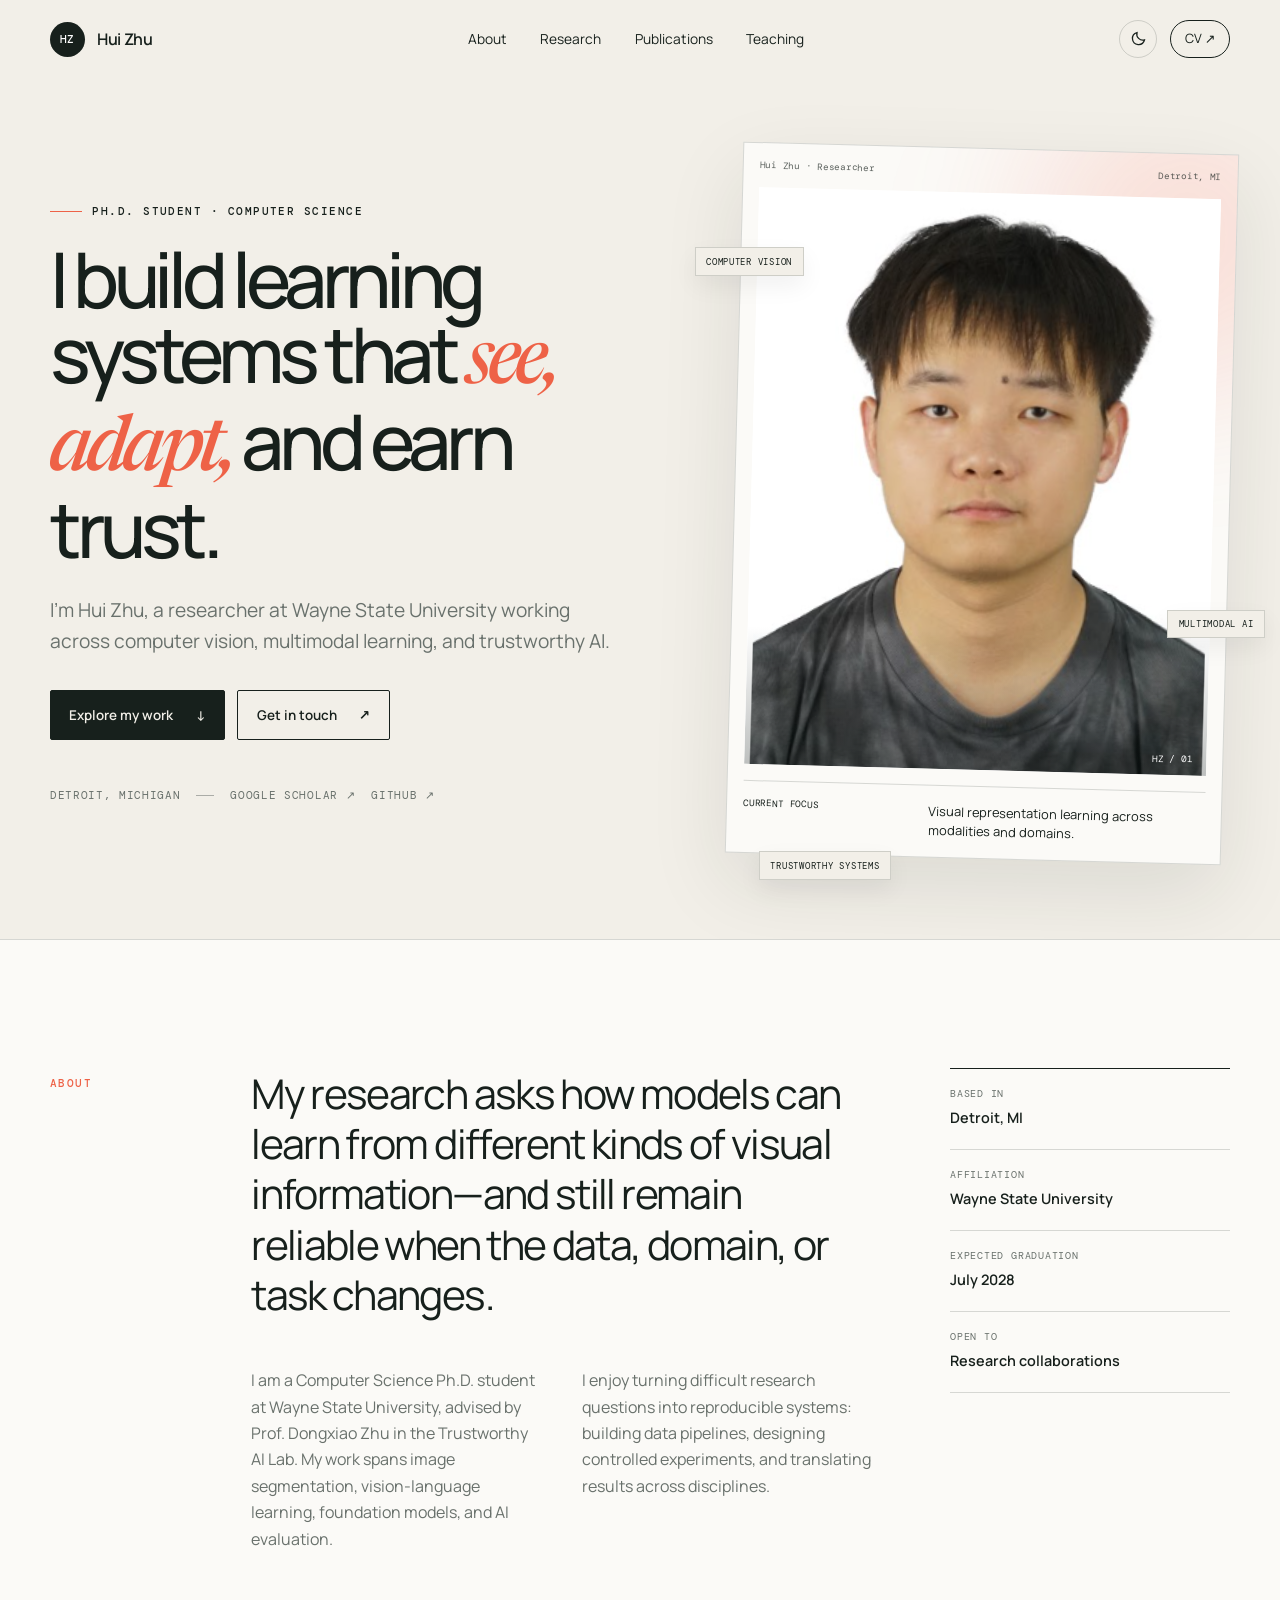
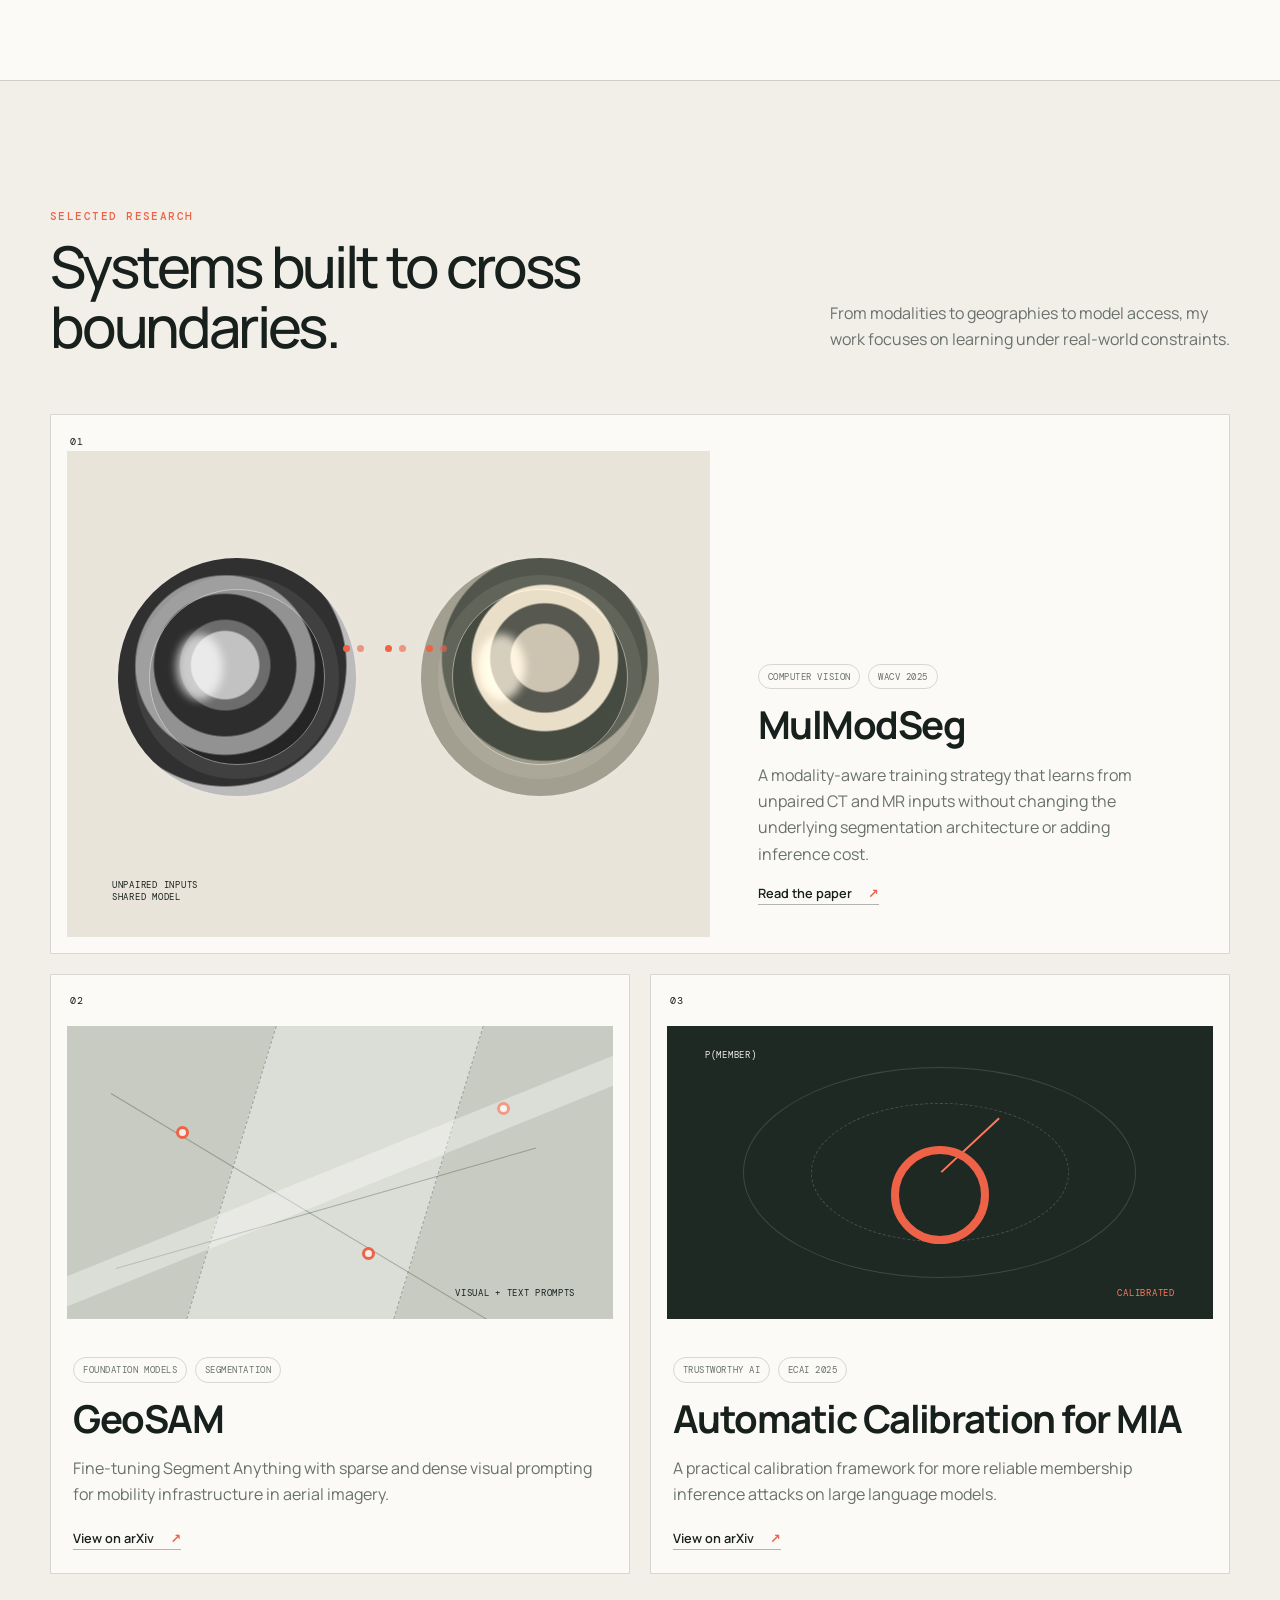
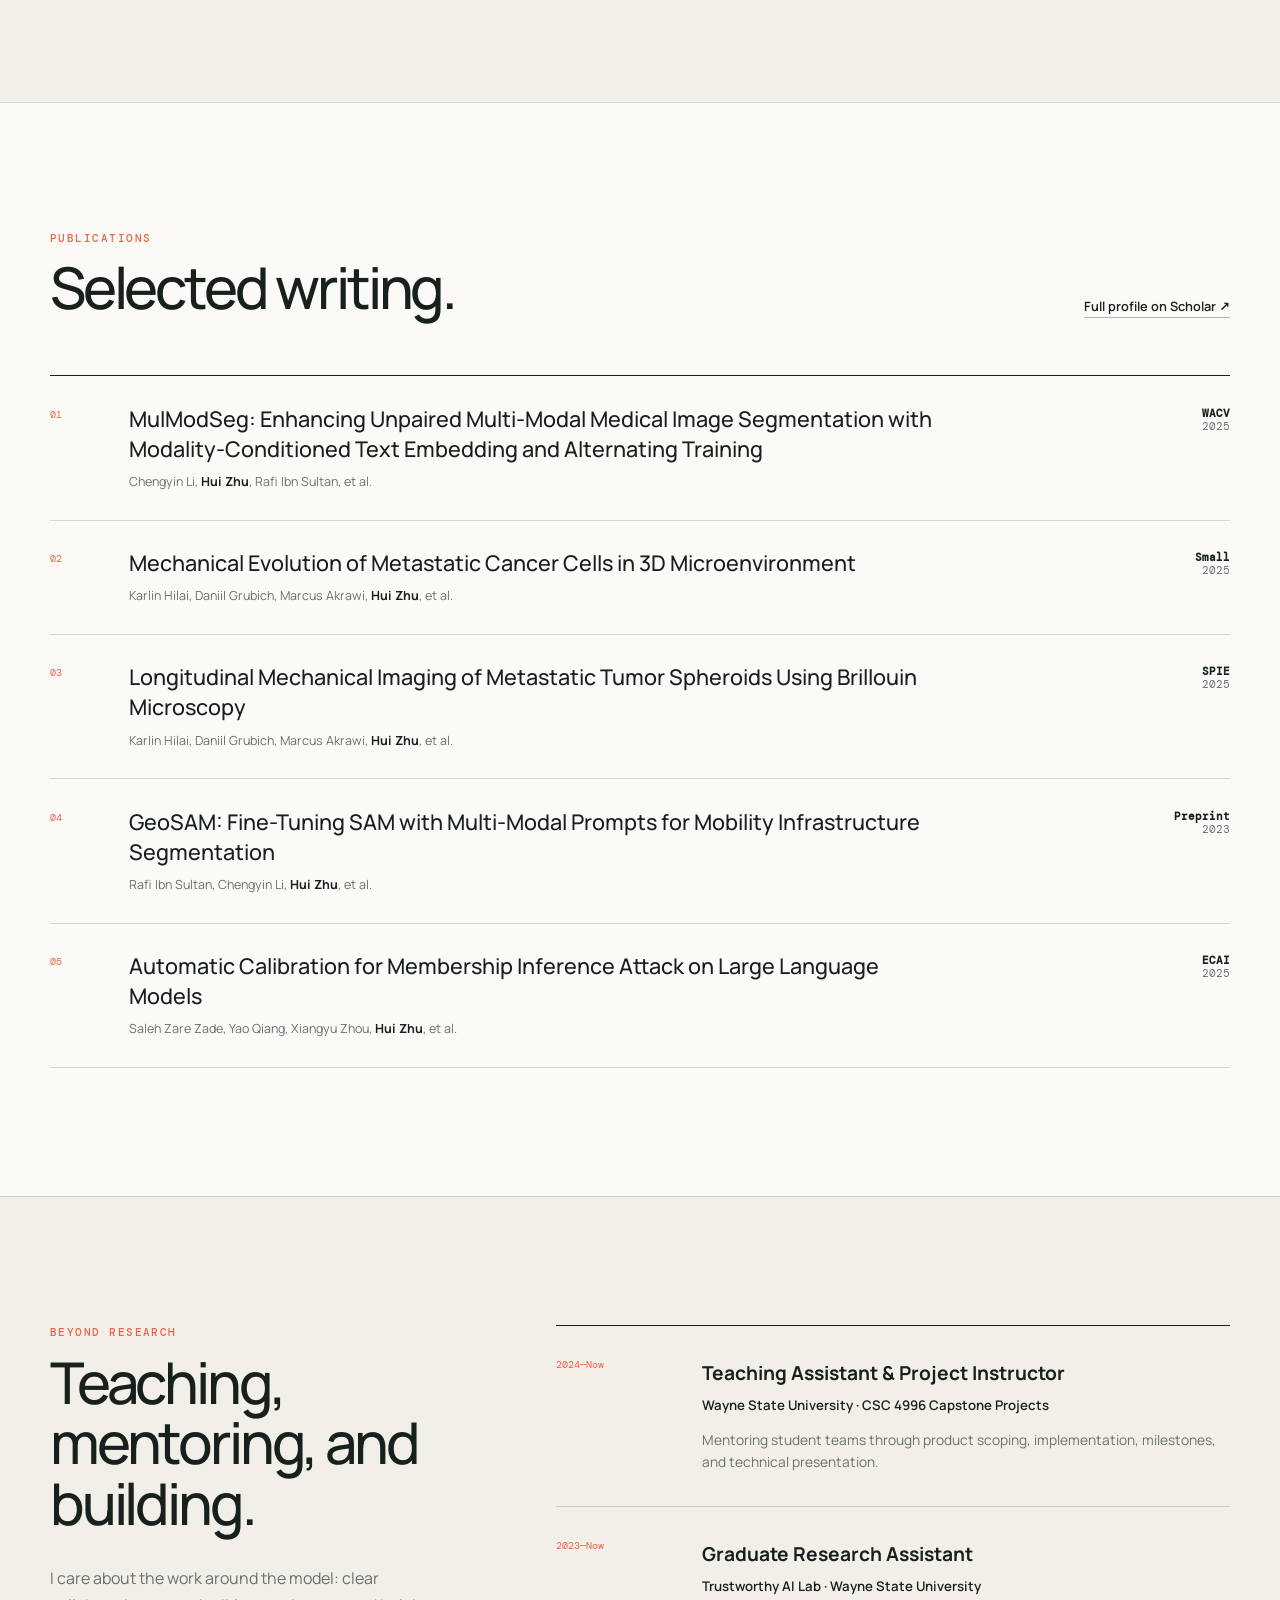
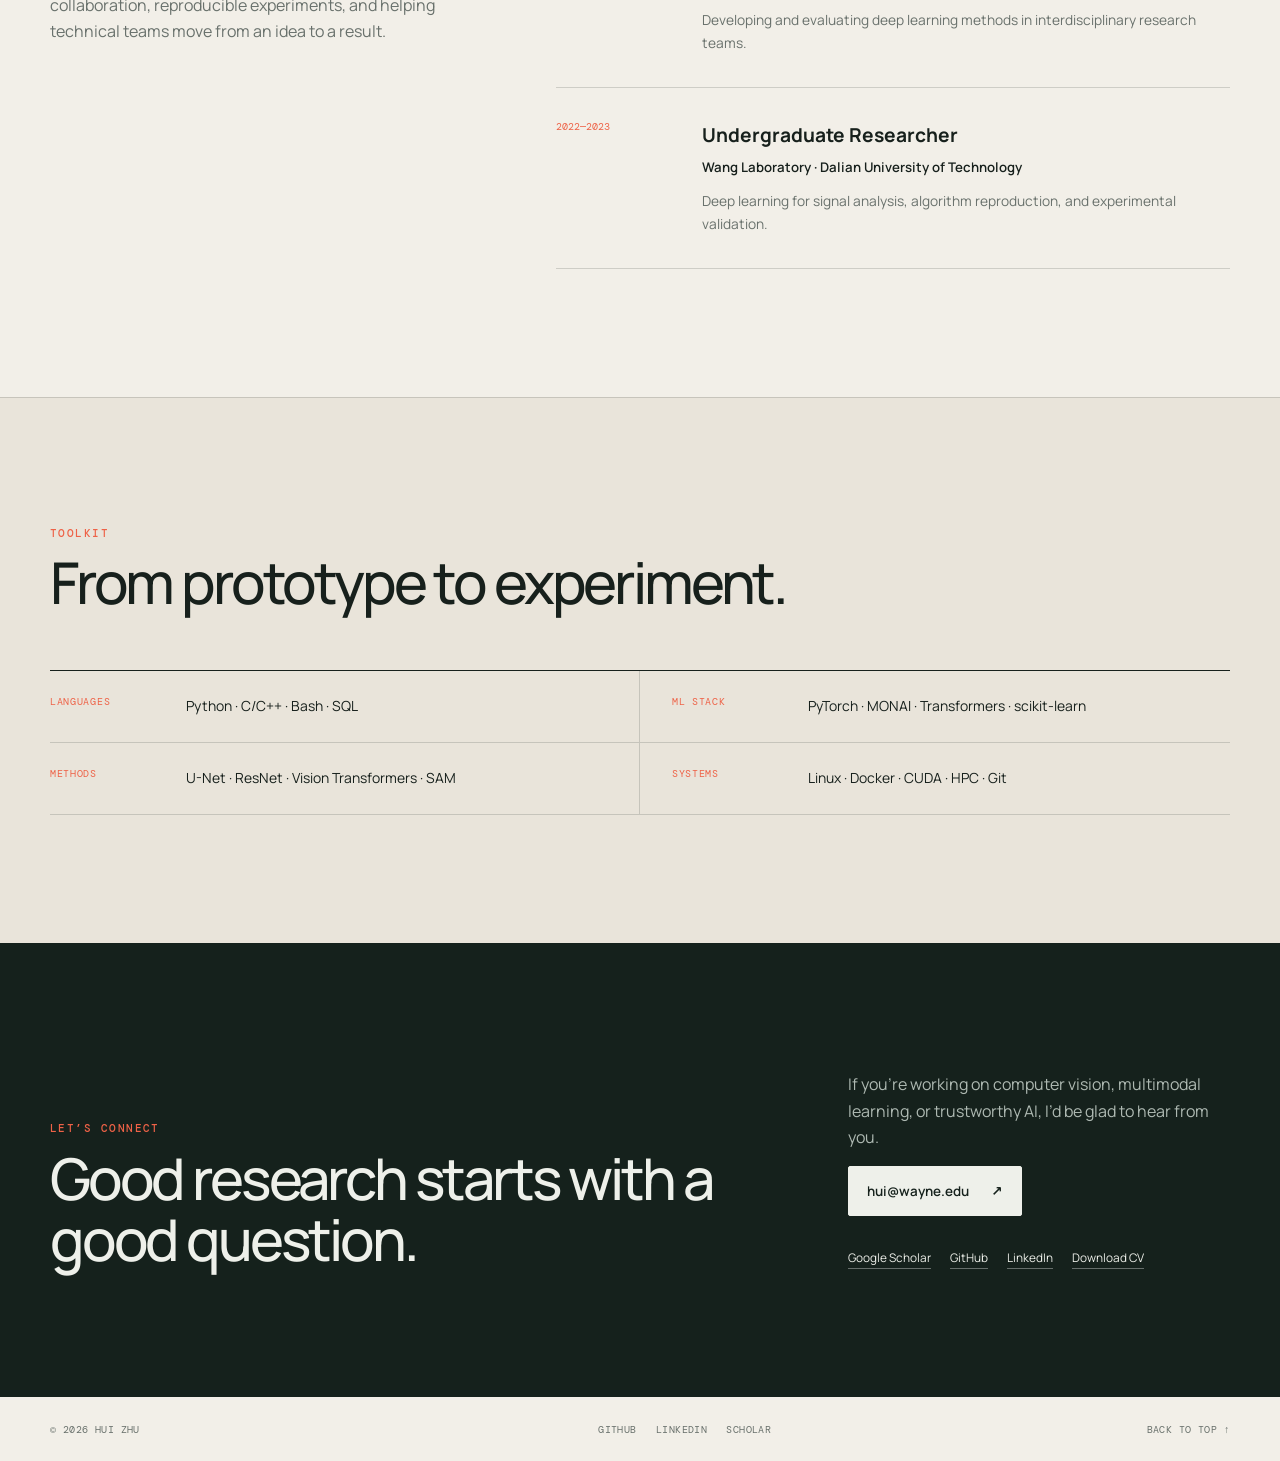
==== index.html @ baab9c3e "Build personal website" ====
<!doctype html>
<html lang="en">
<head>
  <meta charset="utf-8">
  <meta name="viewport" content="width=device-width, initial-scale=1">
  <meta name="description" content="Hui Zhu is a Computer Science Ph.D. student researching computer vision, multimodal learning, and trustworthy AI.">
  <meta name="theme-color" content="#f2efe8">
  <meta property="og:title" content="Hui Zhu | Computer Vision Researcher">
  <meta property="og:description" content="Research in computer vision, multimodal learning, and trustworthy AI.">
  <meta property="og:type" content="website">
  <meta property="og:url" content="https://dahuia.github.io/">
  <meta property="og:image" content="https://dahuia.github.io/assets/hui-zhu-portrait.png">
  <link rel="canonical" href="https://dahuia.github.io/">
  <link rel="icon" href="favicon.svg" type="image/svg+xml">
  <link rel="stylesheet" href="styles.css">
  <script src="script.js" defer></script>
  <title>Hui Zhu | Computer Vision Researcher</title>
</head>
<body>
  <a class="skip-link" href="#main">Skip to content</a>

  <header class="site-header">
    <div class="shell nav-shell">
      <a class="wordmark" href="#top" aria-label="Hui Zhu, home">
        <span class="wordmark-mark">HZ</span>
        <span>Hui Zhu</span>
      </a>

      <nav class="site-nav" id="site-nav" aria-label="Primary navigation">
        <a href="#about">About</a>
        <a href="#research">Research</a>
        <a href="#publications">Publications</a>
        <a href="#teaching">Teaching</a>
      </nav>

      <div class="nav-actions">
        <button class="theme-toggle" type="button" data-theme-toggle aria-label="Switch to dark mode" aria-pressed="false">
          <svg class="moon" aria-hidden="true" viewBox="0 0 24 24" fill="none" stroke="currentColor" stroke-width="1.8"><path d="M20.4 14.1A8.6 8.6 0 0 1 9.9 3.6a8.6 8.6 0 1 0 10.5 10.5Z"/></svg>
          <svg class="sun" aria-hidden="true" viewBox="0 0 24 24" fill="none" stroke="currentColor" stroke-width="1.8"><circle cx="12" cy="12" r="3.5"/><path d="M12 2v2M12 20v2M4.9 4.9l1.4 1.4M17.7 17.7l1.4 1.4M2 12h2M20 12h2M4.9 19.1l1.4-1.4M17.7 6.3l1.4-1.4"/></svg>
        </button>
        <a class="nav-cv" href="assets/Hui_Zhu_CV.pdf">CV <span aria-hidden="true">↗</span></a>
        <button class="menu-toggle" type="button" aria-expanded="false" aria-controls="site-nav" aria-label="Open navigation">
          <span></span><span></span>
        </button>
      </div>
    </div>
  </header>

  <main id="main">
    <section class="hero" id="top">
      <div class="shell hero-grid">
        <div class="hero-copy reveal">
          <p class="eyebrow"><span></span> Ph.D. Student · Computer Science</p>
          <h1>I build learning systems that <em>see, adapt,</em> and earn trust.</h1>
          <p class="lede">I’m Hui Zhu, a researcher at Wayne State University working across computer vision, multimodal learning, and trustworthy AI.</p>
          <div class="hero-actions">
            <a class="button button-primary" href="#research">Explore my work <span aria-hidden="true">↓</span></a>
            <a class="button button-secondary" href="mailto:hui@wayne.edu">Get in touch <span aria-hidden="true">↗</span></a>
          </div>
          <div class="hero-meta">
            <span>Detroit, Michigan</span>
            <span class="meta-rule" aria-hidden="true"></span>
            <a href="https://scholar.google.com/citations?user=EmQdPZEAAAAJ&amp;hl=en">Google Scholar ↗</a>
            <a href="https://github.com/Dahuia">GitHub ↗</a>
          </div>
        </div>

        <div class="hero-visual reveal">
          <figure class="visual-card portrait-card">
            <div class="visual-topline"><span>Hui Zhu · Researcher</span><span>Detroit, MI</span></div>
            <div class="portrait-frame">
              <img src="assets/hui-zhu-portrait.png" width="326" height="467" alt="Portrait of Hui Zhu">
              <span class="portrait-code" aria-hidden="true">HZ / 01</span>
            </div>
            <div class="visual-caption">
              <span>Current focus</span>
              <p>Visual representation learning across modalities and domains.</p>
            </div>
          </figure>
          <span class="floating-note note-one">Computer vision</span>
          <span class="floating-note note-two">Multimodal AI</span>
          <span class="floating-note note-three">Trustworthy systems</span>
        </div>
      </div>
    </section>

    <section class="section about" id="about">
      <div class="shell about-grid">
        <div class="section-label reveal">About</div>
        <div class="about-copy reveal">
          <p class="statement">My research asks how models can learn from different kinds of visual information—and still remain reliable when the data, domain, or task changes.</p>
          <div class="about-columns">
            <p>I am a Computer Science Ph.D. student at Wayne State University, advised by Prof. Dongxiao Zhu in the Trustworthy AI Lab. My work spans image segmentation, vision-language learning, foundation models, and AI evaluation.</p>
            <p>I enjoy turning difficult research questions into reproducible systems: building data pipelines, designing controlled experiments, and translating results across disciplines.</p>
          </div>
        </div>
        <aside class="quick-facts reveal">
          <div>
            <span>Based in</span>
            <strong>Detroit, MI</strong>
          </div>
          <div>
            <span>Affiliation</span>
            <strong>Wayne State University</strong>
          </div>
          <div>
            <span>Expected graduation</span>
            <strong>July 2028</strong>
          </div>
          <div>
            <span>Open to</span>
            <strong>Research collaborations</strong>
          </div>
        </aside>
      </div>
    </section>

    <section class="section research" id="research">
      <div class="shell">
        <div class="section-heading reveal">
          <div>
            <p class="section-kicker">Selected research</p>
            <h2>Systems built to cross boundaries.</h2>
          </div>
          <p>From modalities to geographies to model access, my work focuses on learning under real-world constraints.</p>
        </div>

        <div class="research-grid">
          <article class="project-card project-card-featured reveal">
            <div class="project-index">01</div>
            <div class="project-art art-multimodal" aria-hidden="true">
              <div class="scan scan-one"></div><div class="scan scan-two"></div>
              <div class="bridge"><span></span><span></span><span></span></div>
              <div class="art-label">UNPAIRED INPUTS<br>SHARED MODEL</div>
            </div>
            <div class="project-copy">
              <div class="tag-row"><span>Computer vision</span><span>WACV 2025</span></div>
              <h3>MulModSeg</h3>
              <p>A modality-aware training strategy that learns from unpaired CT and MR inputs without changing the underlying segmentation architecture or adding inference cost.</p>
              <a class="arrow-link" href="https://openaccess.thecvf.com/content/WACV2025/html/Li_MulModSeg_Enhancing_Unpaired_Multi-Modal_Medical_Image_Segmentation_with_Modality-Conditioned_Text_WACV_2025_paper.html">Read the paper <span>↗</span></a>
            </div>
          </article>

          <article class="project-card reveal">
            <div class="project-index">02</div>
            <div class="project-art art-geo" aria-hidden="true">
              <div class="road road-a"></div><div class="road road-b"></div>
              <div class="geo-point p-one"></div><div class="geo-point p-two"></div><div class="geo-point p-three"></div>
              <span class="geo-label">VISUAL + TEXT PROMPTS</span>
            </div>
            <div class="project-copy">
              <div class="tag-row"><span>Foundation models</span><span>Segmentation</span></div>
              <h3>GeoSAM</h3>
              <p>Fine-tuning Segment Anything with sparse and dense visual prompting for mobility infrastructure in aerial imagery.</p>
              <a class="arrow-link" href="https://arxiv.org/abs/2311.11319">View on arXiv <span>↗</span></a>
            </div>
          </article>

          <article class="project-card reveal">
            <div class="project-index">03</div>
            <div class="project-art art-trust" aria-hidden="true">
              <div class="meter"><span></span></div>
              <div class="probability prob-one">P(member)</div>
              <div class="probability prob-two">calibrated</div>
              <div class="trust-ring"></div>
            </div>
            <div class="project-copy">
              <div class="tag-row"><span>Trustworthy AI</span><span>ECAI 2025</span></div>
              <h3>Automatic Calibration for MIA</h3>
              <p>A practical calibration framework for more reliable membership inference attacks on large language models.</p>
              <a class="arrow-link" href="https://arxiv.org/abs/2505.03392">View on arXiv <span>↗</span></a>
            </div>
          </article>
        </div>
      </div>
    </section>

    <section class="section publications" id="publications">
      <div class="shell">
        <div class="section-heading reveal">
          <div>
            <p class="section-kicker">Publications</p>
            <h2>Selected writing.</h2>
          </div>
          <a class="text-link" href="https://scholar.google.com/citations?user=EmQdPZEAAAAJ&amp;hl=en">Full profile on Scholar ↗</a>
        </div>

        <ol class="publication-list">
          <li class="publication reveal">
            <span class="pub-number">01</span>
            <div class="pub-main">
              <h3><a href="https://openaccess.thecvf.com/content/WACV2025/html/Li_MulModSeg_Enhancing_Unpaired_Multi-Modal_Medical_Image_Segmentation_with_Modality-Conditioned_Text_WACV_2025_paper.html">MulModSeg: Enhancing Unpaired Multi-Modal Medical Image Segmentation with Modality-Conditioned Text Embedding and Alternating Training</a></h3>
              <p>Chengyin Li, <strong>Hui Zhu</strong>, Rafi Ibn Sultan, et al.</p>
            </div>
            <div class="pub-meta"><strong>WACV</strong><span>2025</span></div>
          </li>
          <li class="publication reveal">
            <span class="pub-number">02</span>
            <div class="pub-main">
              <h3><a href="https://doi.org/10.1002/smll.202403242">Mechanical Evolution of Metastatic Cancer Cells in 3D Microenvironment</a></h3>
              <p>Karlin Hilai, Daniil Grubich, Marcus Akrawi, <strong>Hui Zhu</strong>, et al.</p>
            </div>
            <div class="pub-meta"><strong>Small</strong><span>2025</span></div>
          </li>
          <li class="publication reveal">
            <span class="pub-number">03</span>
            <div class="pub-main">
              <h3><a href="https://doi.org/10.1117/12.3043385">Longitudinal Mechanical Imaging of Metastatic Tumor Spheroids Using Brillouin Microscopy</a></h3>
              <p>Karlin Hilai, Daniil Grubich, Marcus Akrawi, <strong>Hui Zhu</strong>, et al.</p>
            </div>
            <div class="pub-meta"><strong>SPIE</strong><span>2025</span></div>
          </li>
          <li class="publication reveal">
            <span class="pub-number">04</span>
            <div class="pub-main">
              <h3><a href="https://arxiv.org/abs/2311.11319">GeoSAM: Fine-Tuning SAM with Multi-Modal Prompts for Mobility Infrastructure Segmentation</a></h3>
              <p>Rafi Ibn Sultan, Chengyin Li, <strong>Hui Zhu</strong>, et al.</p>
            </div>
            <div class="pub-meta"><strong>Preprint</strong><span>2023</span></div>
          </li>
          <li class="publication reveal">
            <span class="pub-number">05</span>
            <div class="pub-main">
              <h3><a href="https://arxiv.org/abs/2505.03392">Automatic Calibration for Membership Inference Attack on Large Language Models</a></h3>
              <p>Saleh Zare Zade, Yao Qiang, Xiangyu Zhou, <strong>Hui Zhu</strong>, et al.</p>
            </div>
            <div class="pub-meta"><strong>ECAI</strong><span>2025</span></div>
          </li>
        </ol>
      </div>
    </section>

    <section class="section experience" id="teaching">
      <div class="shell experience-grid">
        <div class="experience-heading reveal">
          <p class="section-kicker">Beyond research</p>
          <h2>Teaching, mentoring, and building.</h2>
          <p>I care about the work around the model: clear collaboration, reproducible experiments, and helping technical teams move from an idea to a result.</p>
        </div>
        <div class="timeline">
          <article class="timeline-item reveal">
            <div class="timeline-date">2024—Now</div>
            <div>
              <h3>Teaching Assistant & Project Instructor</h3>
              <p>Wayne State University · CSC 4996 Capstone Projects</p>
              <span>Mentoring student teams through product scoping, implementation, milestones, and technical presentation.</span>
            </div>
          </article>
          <article class="timeline-item reveal">
            <div class="timeline-date">2023—Now</div>
            <div>
              <h3>Graduate Research Assistant</h3>
              <p>Trustworthy AI Lab · Wayne State University</p>
              <span>Developing and evaluating deep learning methods in interdisciplinary research teams.</span>
            </div>
          </article>
          <article class="timeline-item reveal">
            <div class="timeline-date">2022—2023</div>
            <div>
              <h3>Undergraduate Researcher</h3>
              <p>Wang Laboratory · Dalian University of Technology</p>
              <span>Deep learning for signal analysis, algorithm reproduction, and experimental validation.</span>
            </div>
          </article>
        </div>
      </div>
    </section>

    <section class="section toolkit">
      <div class="shell">
        <div class="section-heading reveal">
          <div>
            <p class="section-kicker">Toolkit</p>
            <h2>From prototype to experiment.</h2>
          </div>
        </div>
        <div class="skills-grid reveal">
          <div><span>Languages</span><p>Python · C/C++ · Bash · SQL</p></div>
          <div><span>ML stack</span><p>PyTorch · MONAI · Transformers · scikit-learn</p></div>
          <div><span>Methods</span><p>U-Net · ResNet · Vision Transformers · SAM</p></div>
          <div><span>Systems</span><p>Linux · Docker · CUDA · HPC · Git</p></div>
        </div>
      </div>
    </section>

    <section class="contact" id="contact">
      <div class="shell contact-grid reveal">
        <div>
          <p class="section-kicker">Let’s connect</p>
          <h2>Good research starts with a good question.</h2>
        </div>
        <div class="contact-copy">
          <p>If you’re working on computer vision, multimodal learning, or trustworthy AI, I’d be glad to hear from you.</p>
          <a class="button button-light" href="mailto:hui@wayne.edu">hui@wayne.edu <span aria-hidden="true">↗</span></a>
          <div class="contact-links">
            <a href="https://scholar.google.com/citations?user=EmQdPZEAAAAJ&amp;hl=en">Google Scholar</a>
            <a href="https://github.com/Dahuia">GitHub</a>
            <a href="https://www.linkedin.com/in/hui-zhu-32bb51280/">LinkedIn</a>
            <a href="assets/Hui_Zhu_CV.pdf">Download CV</a>
          </div>
        </div>
      </div>
    </section>
  </main>

  <footer class="site-footer">
    <div class="shell footer-grid">
      <p>© <span data-year>2026</span> Hui Zhu</p>
      <div class="footer-links">
        <a href="https://github.com/Dahuia">GitHub</a>
        <a href="https://www.linkedin.com/in/hui-zhu-32bb51280/">LinkedIn</a>
        <a href="https://scholar.google.com/citations?user=EmQdPZEAAAAJ&amp;hl=en">Scholar</a>
      </div>
      <a href="#top">Back to top ↑</a>
    </div>
  </footer>
</body>
</html>
---- styles.css ----
@import url('https://fonts.googleapis.com/css2?family=DM+Mono:wght@400;500&family=Manrope:wght@400;500;600&family=Newsreader:ital,opsz,wght@1,6..72,500&display=swap');

:root {
  --paper: #f2efe8;
  --paper-deep: #e9e4da;
  --surface: #fbfaf7;
  --ink: #17201c;
  --muted: #69716c;
  --line: rgba(23, 32, 28, .16);
  --line-strong: rgba(23, 32, 28, .32);
  --accent: #ee6247;
  --accent-bright: #ff795b;
  --moss: #2d493d;
  --dark: #15211c;
  --display: "Manrope", system-ui, sans-serif;
  --serif: "Newsreader", Georgia, serif;
  --mono: "DM Mono", ui-monospace, monospace;
  --shadow: 0 30px 80px rgba(29, 36, 32, .1);
}

[data-theme="dark"] {
  --paper: #131915;
  --paper-deep: #1a211d;
  --surface: #1d2521;
  --ink: #edf0ea;
  --muted: #a7b0a9;
  --line: rgba(237, 240, 234, .14);
  --line-strong: rgba(237, 240, 234, .3);
  --moss: #a5c8b3;
  --dark: #0b100d;
  --shadow: 0 30px 80px rgba(0, 0, 0, .26);
}

* { box-sizing: border-box; }
html { scroll-behavior: smooth; }
section[id] { scroll-margin-top: 78px; }
body {
  margin: 0;
  color: var(--ink);
  background: var(--paper);
  font-family: var(--display);
  font-size: 16px;
  line-height: 1.65;
  -webkit-font-smoothing: antialiased;
}

a { color: inherit; text-decoration: none; }
button { color: inherit; font: inherit; }
svg { display: block; }
::selection { color: #fff; background: var(--accent); }

.skip-link {
  position: fixed;
  left: 1rem;
  top: -5rem;
  z-index: 999;
  padding: .65rem 1rem;
  color: white;
  background: var(--dark);
}
.skip-link:focus { top: 1rem; }

.shell { width: min(1180px, calc(100% - 3rem)); margin-inline: auto; }
.site-header {
  position: fixed;
  top: 0;
  z-index: 100;
  width: 100%;
  border-bottom: 1px solid transparent;
  transition: background .25s ease, border-color .25s ease, transform .25s ease;
}
.site-header.scrolled {
  border-color: var(--line);
  background: color-mix(in srgb, var(--paper) 88%, transparent);
  backdrop-filter: blur(18px);
}
.nav-shell { height: 78px; display: flex; align-items: center; justify-content: space-between; }
.wordmark { display: flex; align-items: center; gap: .75rem; font-weight: 600; letter-spacing: -.02em; }
.wordmark-mark {
  display: grid;
  width: 35px;
  height: 35px;
  place-items: center;
  border-radius: 50%;
  color: white;
  background: var(--ink);
  font: 500 .66rem var(--mono);
  letter-spacing: .02em;
}
.site-nav { display: flex; align-items: center; gap: 2.1rem; font-size: .86rem; }
.site-nav a { position: relative; }
.site-nav a::after {
  position: absolute;
  right: 0;
  bottom: -.3rem;
  left: 0;
  height: 1px;
  background: currentColor;
  content: "";
  transform: scaleX(0);
  transform-origin: right;
  transition: transform .2s ease;
}
.site-nav a:hover::after, .site-nav a:focus-visible::after { transform: scaleX(1); transform-origin: left; }
.nav-actions { display: flex; align-items: center; gap: .8rem; }
.theme-toggle {
  display: grid;
  width: 38px;
  height: 38px;
  padding: 0;
  place-items: center;
  border: 1px solid var(--line);
  border-radius: 50%;
  background: transparent;
  cursor: pointer;
}
.theme-toggle svg { width: 17px; height: 17px; }
.theme-toggle .sun, [data-theme="dark"] .theme-toggle .moon { display: none; }
[data-theme="dark"] .theme-toggle .sun { display: block; }
.nav-cv {
  padding: .48rem .85rem;
  border: 1px solid var(--ink);
  border-radius: 999px;
  font-size: .8rem;
  transition: color .2s ease, background .2s ease;
}
.nav-cv:hover { color: var(--paper); background: var(--ink); }
.menu-toggle { display: none; border: 0; background: none; }

.hero { min-height: 100svh; padding: 148px 0 80px; display: grid; align-items: center; overflow: hidden; }
.hero-grid { display: grid; grid-template-columns: 1.08fr .92fr; gap: clamp(3rem, 8vw, 8rem); align-items: center; }
.eyebrow, .section-kicker, .section-label {
  margin: 0 0 1.4rem;
  font: 500 .7rem var(--mono);
  letter-spacing: .13em;
  text-transform: uppercase;
}
.eyebrow { display: flex; align-items: center; gap: .65rem; }
.eyebrow span { width: 32px; height: 1px; background: var(--accent); }
h1, h2, h3, p { margin-top: 0; }
h1 {
  max-width: 780px;
  margin-bottom: 1.8rem;
  font-size: clamp(3.3rem, 6vw, 6.5rem);
  font-weight: 500;
  line-height: .98;
  letter-spacing: -.07em;
}
h1 em { color: var(--accent); font-family: var(--serif); font-weight: 500; }
.lede { max-width: 640px; margin-bottom: 2rem; color: var(--muted); font-size: clamp(1.05rem, 1.5vw, 1.25rem); }
.hero-actions { display: flex; flex-wrap: wrap; gap: .75rem; }
.button {
  display: inline-flex;
  min-height: 50px;
  padding: .72rem 1.15rem;
  align-items: center;
  justify-content: center;
  gap: 1.4rem;
  border: 1px solid var(--ink);
  border-radius: 2px;
  font-size: .84rem;
  font-weight: 600;
  transition: transform .2s ease, background .2s ease, color .2s ease;
}
.button:hover { transform: translateY(-2px); }
.button-primary { color: var(--paper); background: var(--ink); }
.button-primary:hover { border-color: var(--accent); background: var(--accent); }
.button-secondary:hover { color: var(--paper); background: var(--ink); }
.hero-meta { display: flex; margin-top: 3rem; align-items: center; gap: 1rem; color: var(--muted); font: .7rem var(--mono); text-transform: uppercase; letter-spacing: .06em; }
.hero-meta a:hover { color: var(--accent); }
.meta-rule { width: 18px; height: 1px; background: var(--line-strong); }

.hero-visual { position: relative; }
.visual-card {
  position: relative;
  margin: 0;
  padding: 1rem;
  overflow: hidden;
  border: 1px solid var(--line);
  background: var(--surface);
  box-shadow: var(--shadow);
  transform: rotate(1.5deg);
}
.visual-card::before {
  position: absolute;
  width: 320px;
  height: 320px;
  border-radius: 50%;
  background: color-mix(in srgb, var(--accent) 17%, transparent);
  content: "";
  filter: blur(70px);
  right: -110px;
  top: -80px;
}
.visual-topline { position: relative; display: flex; justify-content: space-between; font: .58rem var(--mono); letter-spacing: .08em; opacity: .7; }
.portrait-frame {
  position: relative;
  margin: 1rem 0;
  overflow: hidden;
  aspect-ratio: 4 / 5;
  background: #fff;
}
.portrait-frame::after {
  position: absolute;
  inset: auto 0 0;
  height: 24%;
  background: linear-gradient(to top, rgba(16, 25, 21, .28), transparent);
  content: "";
  pointer-events: none;
}
.portrait-frame img {
  display: block;
  width: 100%;
  height: 100%;
  object-fit: cover;
  object-position: center 18%;
}
.portrait-code {
  position: absolute;
  right: .8rem;
  bottom: .65rem;
  z-index: 1;
  color: #fff;
  font: .58rem var(--mono);
  letter-spacing: .1em;
}
.network { position: relative; width: 100%; height: auto; }
.network .orbit { fill: none; stroke: var(--line-strong); stroke-width: 1; }
.network .orbit-b { stroke-dasharray: 5 7; }
.network .orbit-c { stroke: var(--accent); opacity: .55; }
.network > text { fill: #fff; font: 500 1.2rem var(--mono); }
.network .nodes { fill: var(--ink); }
.network .nodes circle:nth-child(even) { fill: var(--accent); }
.network .labels { fill: var(--muted); font: .56rem var(--mono); letter-spacing: .1em; }
.visual-caption { position: relative; display: grid; grid-template-columns: .38fr .62fr; gap: 1rem; align-items: start; border-top: 1px solid var(--line); padding-top: 1rem; }
.visual-caption span { font: .58rem var(--mono); letter-spacing: .09em; text-transform: uppercase; }
.visual-caption p { margin: 0; font-size: .8rem; line-height: 1.5; }
.floating-note {
  position: absolute;
  padding: .45rem .65rem;
  border: 1px solid var(--line);
  background: var(--paper);
  box-shadow: 0 10px 25px rgba(0,0,0,.06);
  font: .58rem var(--mono);
  letter-spacing: .08em;
  text-transform: uppercase;
}
.note-one { top: 14%; left: -8%; }
.note-two { right: -7%; bottom: 31%; }
.note-three { left: 5%; bottom: -3%; }

.section { padding: clamp(5.5rem, 10vw, 9rem) 0; border-top: 1px solid var(--line); }
.about { background: var(--surface); }
.about-grid { display: grid; grid-template-columns: .2fr 1fr .45fr; gap: clamp(2rem, 6vw, 6rem); align-items: start; }
.section-label { padding-top: .5rem; color: var(--accent); }
.statement { margin-bottom: 3rem; font-size: clamp(1.8rem, 3.2vw, 3.2rem); line-height: 1.23; letter-spacing: -.04em; }
.about-columns { display: grid; grid-template-columns: 1fr 1fr; gap: 2.5rem; color: var(--muted); }
.about-columns p { margin-bottom: 0; }
.quick-facts { border-top: 1px solid var(--ink); }
.quick-facts div { padding: 1.15rem 0; border-bottom: 1px solid var(--line); }
.quick-facts span { display: block; margin-bottom: .25rem; color: var(--muted); font: .6rem var(--mono); letter-spacing: .08em; text-transform: uppercase; }
.quick-facts strong { font-size: .9rem; font-weight: 600; }

.section-heading { display: flex; margin-bottom: 3.6rem; align-items: end; justify-content: space-between; gap: 2rem; }
.section-kicker { margin-bottom: .8rem; color: var(--accent); }
h2 { margin-bottom: 0; font-size: clamp(2.3rem, 4.5vw, 4.5rem); line-height: 1.05; letter-spacing: -.055em; font-weight: 500; }
.section-heading > p { max-width: 400px; margin-bottom: .25rem; color: var(--muted); }

.research-grid { display: grid; grid-template-columns: 1fr 1fr; gap: 1.2rem; }
.project-card {
  position: relative;
  display: grid;
  min-height: 600px;
  padding: 1rem;
  grid-template-rows: auto 1fr auto;
  border: 1px solid var(--line);
  background: var(--surface);
  transition: transform .25s ease, box-shadow .25s ease;
}
.project-card:hover { transform: translateY(-5px); box-shadow: var(--shadow); }
.project-card-featured { grid-column: 1 / -1; grid-template-columns: 1.15fr .85fr; grid-template-rows: auto 1fr; min-height: 540px; }
.project-index { position: relative; z-index: 2; padding: .2rem; font: .64rem var(--mono); letter-spacing: .08em; }
.project-card-featured .project-index { grid-column: 1 / -1; }
.project-art { position: relative; min-height: 280px; margin: 1rem 0; overflow: hidden; background: var(--paper-deep); }
.project-card-featured .project-art { min-height: 430px; margin: 0 1rem 0 0; }
.project-copy { padding: 1.4rem .4rem .4rem; }
.project-card-featured .project-copy { display: flex; padding: 2rem; flex-direction: column; justify-content: flex-end; }
.tag-row { display: flex; margin-bottom: 1rem; gap: .5rem; flex-wrap: wrap; }
.tag-row span { padding: .35rem .55rem; border: 1px solid var(--line); border-radius: 99px; color: var(--muted); font: .55rem var(--mono); letter-spacing: .06em; text-transform: uppercase; }
.project-copy h3 { margin-bottom: 1rem; font-size: clamp(1.8rem, 3vw, 3rem); letter-spacing: -.04em; line-height: 1.05; }
.project-copy p { color: var(--muted); }
.arrow-link, .text-link { display: inline-flex; width: fit-content; align-items: center; gap: 1rem; border-bottom: 1px solid var(--line-strong); font-size: .8rem; font-weight: 600; }
.arrow-link span { color: var(--accent); transition: transform .2s ease; }
.arrow-link:hover span { transform: translate(3px, -3px); }
.text-link:hover { color: var(--accent); }

.scan { position: absolute; width: 37%; aspect-ratio: 1; border-radius: 50%; top: 22%; }
.scan::before, .scan::after { position: absolute; border-radius: inherit; content: ""; }
.scan::before { inset: 13%; border: 1px solid rgba(255,255,255,.45); box-shadow: 0 0 0 14px rgba(255,255,255,.08), 0 0 0 34px rgba(255,255,255,.05); }
.scan::after { width: 20%; height: 28%; top: 32%; left: 24%; background: rgba(255,255,255,.65); filter: blur(4px); }
.scan-one { left: 8%; background: radial-gradient(circle at 45% 45%, #c5c2b6 0 18%, #646f69 19% 24%, #252f2a 25% 38%, #88958d 39% 48%, #1d2722 49% 65%, #b0b9b1 66% 100%); filter: grayscale(1); }
.scan-two { right: 8%; background: radial-gradient(circle at 52% 42%, #b9b8b3 0 18%, #4d5552 19% 29%, #d4d1c9 30% 39%, #3d4843 40% 55%, #8b918c 56% 100%); filter: sepia(.3); }
.bridge { position: absolute; left: 43%; top: 40%; width: 14%; display: flex; justify-content: space-between; }
.bridge span { width: 7px; height: 7px; border-radius: 50%; background: var(--accent); box-shadow: 14px 0 0 color-mix(in srgb, var(--accent) 60%, transparent); }
.art-label { position: absolute; left: 7%; bottom: 7%; font: .58rem var(--mono); letter-spacing: .08em; }

.art-geo { background: #c7cbc1; }
.art-geo::before, .art-geo::after { position: absolute; content: ""; background: rgba(255,255,255,.35); }
.art-geo::before { inset: 0 32% 0 30%; transform: skew(-17deg); border-inline: 1px dashed rgba(23,32,28,.3); }
.art-geo::after { width: 130%; height: 28px; top: 48%; left: -15%; transform: rotate(-22deg); }
.road { position: absolute; height: 1px; background: rgba(23,32,28,.28); transform-origin: left; }
.road-a { width: 85%; left: 8%; top: 23%; transform: rotate(31deg); }
.road-b { width: 80%; left: 9%; bottom: 17%; transform: rotate(-16deg); }
.geo-point { position: absolute; width: 13px; height: 13px; border: 3px solid var(--accent); border-radius: 50%; background: var(--paper); }
.p-one { left: 20%; top: 34%; }.p-two { right: 19%; top: 26%; }.p-three { left: 54%; bottom: 20%; }
.geo-label { position: absolute; right: 7%; bottom: 7%; font: .55rem var(--mono); letter-spacing: .08em; }

.art-trust { background: #1e2924; color: #eef0ea; }
.meter { position: absolute; width: 72%; height: 72%; top: 14%; left: 14%; border: 1px solid rgba(255,255,255,.14); border-radius: 50%; }
.meter::before { position: absolute; inset: 17%; border: 1px dashed rgba(255,255,255,.18); border-radius: inherit; content: ""; }
.meter span { position: absolute; width: 2px; height: 38%; left: 50%; top: 12%; background: var(--accent-bright); transform-origin: bottom; transform: rotate(47deg); }
.trust-ring { position: absolute; width: 18%; aspect-ratio: 1; left: 41%; top: 41%; border: 8px solid var(--accent); border-radius: 50%; }
.probability { position: absolute; font: .58rem var(--mono); letter-spacing: .08em; text-transform: uppercase; }
.prob-one { top: 8%; left: 7%; }.prob-two { right: 7%; bottom: 7%; color: var(--accent-bright); }

.publications { background: var(--surface); }
.publication-list { margin: 0; padding: 0; list-style: none; border-top: 1px solid var(--ink); }
.publication { display: grid; padding: 1.7rem 0; grid-template-columns: 55px 1fr 110px; gap: 1.5rem; align-items: start; border-bottom: 1px solid var(--line); }
.pub-number { padding-top: .25rem; color: var(--accent); font: .62rem var(--mono); }
.pub-main h3 { max-width: 820px; margin-bottom: .5rem; font-size: clamp(1.05rem, 1.7vw, 1.35rem); font-weight: 500; line-height: 1.4; }
.pub-main h3 a { background-image: linear-gradient(var(--accent), var(--accent)); background-position: 0 100%; background-repeat: no-repeat; background-size: 0 1px; transition: background-size .25s ease; }
.pub-main h3 a:hover { background-size: 100% 1px; }
.pub-main p { margin: 0; color: var(--muted); font-size: .78rem; }
.pub-main strong { color: var(--ink); }
.pub-meta { display: flex; padding-top: .2rem; flex-direction: column; align-items: flex-end; font: .66rem var(--mono); }
.pub-meta span { color: var(--muted); }

.experience-grid { display: grid; grid-template-columns: .75fr 1.25fr; gap: clamp(3rem, 8vw, 9rem); }
.experience-heading { position: sticky; top: 125px; align-self: start; }
.experience-heading p:last-child { max-width: 450px; margin-top: 2rem; color: var(--muted); }
.timeline { border-top: 1px solid var(--ink); }
.timeline-item { display: grid; padding: 2rem 0; grid-template-columns: 130px 1fr; gap: 1rem; border-bottom: 1px solid var(--line); }
.timeline-date { color: var(--accent); font: .65rem var(--mono); }
.timeline-item h3 { margin-bottom: .35rem; font-size: 1.2rem; }
.timeline-item p { margin-bottom: .7rem; font-size: .83rem; font-weight: 600; }
.timeline-item span { display: block; color: var(--muted); font-size: .86rem; }

.toolkit { background: var(--paper-deep); }
.skills-grid { display: grid; grid-template-columns: repeat(2, 1fr); border-top: 1px solid var(--ink); }
.skills-grid div { display: grid; padding: 1.5rem 0; grid-template-columns: 120px 1fr; gap: 1rem; border-bottom: 1px solid var(--line); }
.skills-grid div:nth-child(odd) { padding-right: 2rem; border-right: 1px solid var(--line); }
.skills-grid div:nth-child(even) { padding-left: 2rem; }
.skills-grid span { color: var(--accent); font: .62rem var(--mono); text-transform: uppercase; letter-spacing: .07em; }
.skills-grid p { margin: 0; font-size: .87rem; }

.contact { padding: clamp(5.5rem, 10vw, 9rem) 0; color: #eef0ea; background: var(--dark); }
.contact-grid { display: grid; grid-template-columns: 1fr .55fr; gap: clamp(3rem, 8vw, 8rem); align-items: end; }
.contact h2 { max-width: 750px; }
.contact-copy p { color: #aeb9b2; }
.button-light { color: var(--dark); border-color: #eef0ea; background: #eef0ea; }
.button-light:hover { color: #eef0ea; background: var(--accent); border-color: var(--accent); }
.contact-links { display: flex; margin-top: 2rem; gap: 1.2rem; flex-wrap: wrap; font-size: .74rem; }
.contact-links a { border-bottom: 1px solid rgba(255,255,255,.35); }
.contact-links a:hover { color: var(--accent-bright); }

.site-footer { padding: 1.6rem 0; color: var(--muted); background: var(--paper); font: .64rem var(--mono); text-transform: uppercase; letter-spacing: .04em; }
.footer-grid { display: grid; grid-template-columns: 1fr 1fr auto; gap: 2rem; }
.footer-grid p { margin: 0; }
.footer-grid a:hover { color: var(--accent); }
.footer-links { display: flex; gap: 1.2rem; }

.reveal { transform: translateY(18px); transition: transform .65s ease; }
.reveal.is-visible { transform: translateY(0); }

@media (prefers-reduced-motion: reduce) {
  html { scroll-behavior: auto; }
  *, *::before, *::after { animation-duration: .01ms !important; transition-duration: .01ms !important; }
  .reveal { opacity: 1; transform: none; }
}

@media (max-width: 900px) {
  .shell { width: min(100% - 2rem, 720px); }
  .site-nav {
    position: fixed;
    inset: 78px 0 auto;
    display: grid;
    padding: 1.5rem 1rem 2rem;
    gap: 0;
    border-bottom: 1px solid var(--line);
    background: var(--paper);
    transform: translateY(-140%);
    transition: transform .25s ease;
  }
  .site-nav.open { transform: translateY(0); }
  .site-nav a { width: min(100%, 720px); margin-inline: auto; padding: .85rem 0; border-bottom: 1px solid var(--line); font-size: 1rem; }
  .site-nav a::after { display: none; }
  .menu-toggle { display: grid; width: 38px; height: 38px; padding: 10px; place-content: center; gap: 6px; cursor: pointer; }
  .menu-toggle span { width: 18px; height: 1px; background: currentColor; transition: transform .2s ease; }
  .menu-toggle[aria-expanded="true"] span:first-child { transform: translateY(3.5px) rotate(45deg); }
  .menu-toggle[aria-expanded="true"] span:last-child { transform: translateY(-3.5px) rotate(-45deg); }
  .hero { padding-top: 125px; }
  .hero-grid { grid-template-columns: 1fr; }
  .hero-copy { max-width: 720px; }
  .hero-visual { width: min(560px, 90%); margin: 1rem auto; }
  .about-grid { grid-template-columns: 1fr; }
  .section-label { padding: 0; }
  .quick-facts { display: grid; grid-template-columns: 1fr 1fr; }
  .quick-facts div:nth-child(odd) { padding-right: 1rem; }
  .project-card-featured { grid-template-columns: 1fr; grid-template-rows: auto auto auto; }
  .project-card-featured .project-art { min-height: 360px; margin: 1rem 0; }
  .project-card-featured .project-copy { padding: 1.4rem .4rem .4rem; }
  .experience-grid, .contact-grid { grid-template-columns: 1fr; }
  .experience-heading { position: static; }
}

@media (max-width: 640px) {
  section[id] { scroll-margin-top: 68px; }
  .nav-shell { height: 68px; }
  .site-nav { inset-block-start: 68px; }
  .wordmark > span:last-child { display: none; }
  .nav-cv { display: none; }
  .hero { padding: 110px 0 70px; }
  h1 { font-size: clamp(3rem, 16vw, 4.7rem); }
  .hero-meta { align-items: flex-start; flex-direction: column; gap: .4rem; }
  .meta-rule { display: none; }
  .floating-note { display: none; }
  .section-heading { align-items: flex-start; flex-direction: column; }
  .about-columns { grid-template-columns: 1fr; gap: .7rem; }
  .quick-facts { grid-template-columns: 1fr; }
  .research-grid { grid-template-columns: 1fr; }
  .project-card-featured { grid-column: auto; }
  .project-card { min-height: auto; }
  .project-art, .project-card-featured .project-art { min-height: 290px; }
  .publication { grid-template-columns: 30px 1fr; gap: .7rem; }
  .pub-meta { grid-column: 2; align-items: flex-start; flex-direction: row; gap: .6rem; }
  .timeline-item { grid-template-columns: 1fr; }
  .skills-grid { grid-template-columns: 1fr; }
  .skills-grid div:nth-child(odd), .skills-grid div:nth-child(even) { padding: 1.25rem 0; border-right: 0; }
  .skills-grid div { grid-template-columns: 90px 1fr; }
  .footer-grid { grid-template-columns: 1fr; gap: .4rem; }
  .footer-links { flex-wrap: wrap; }
}
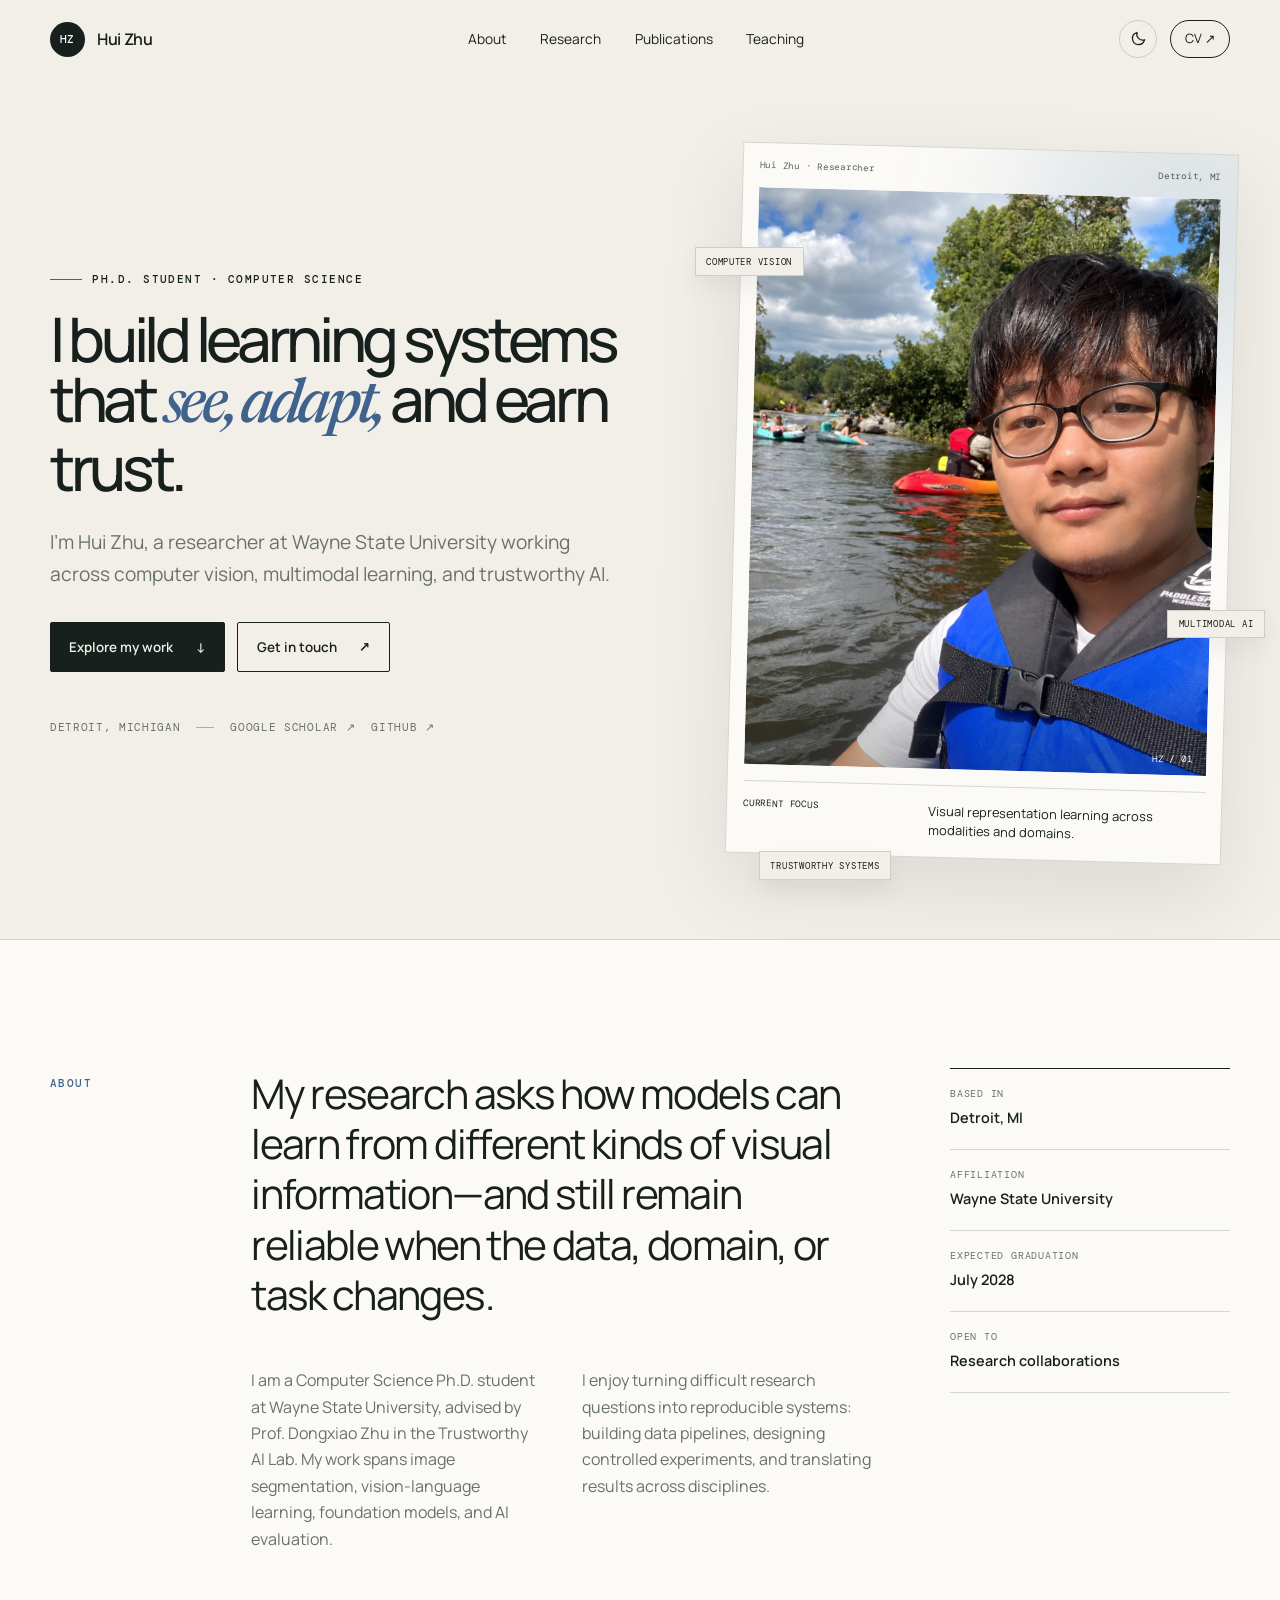
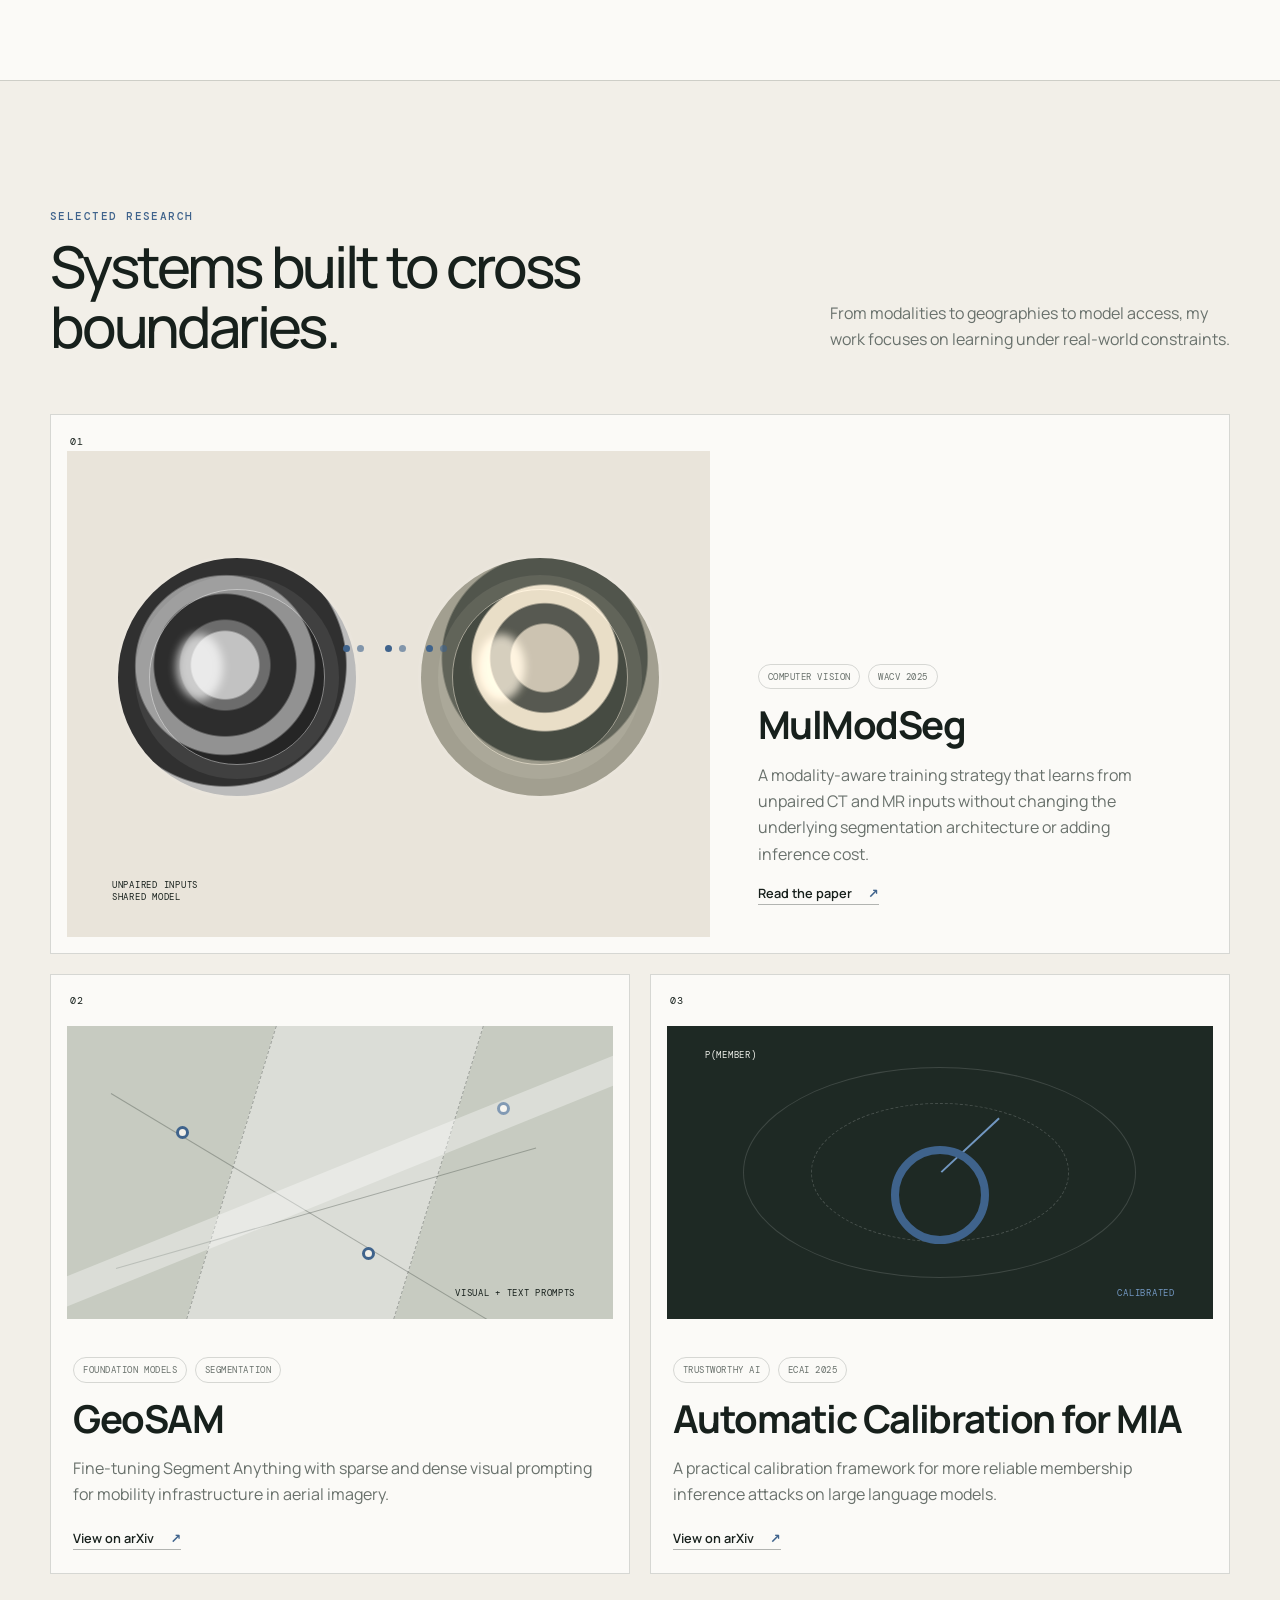
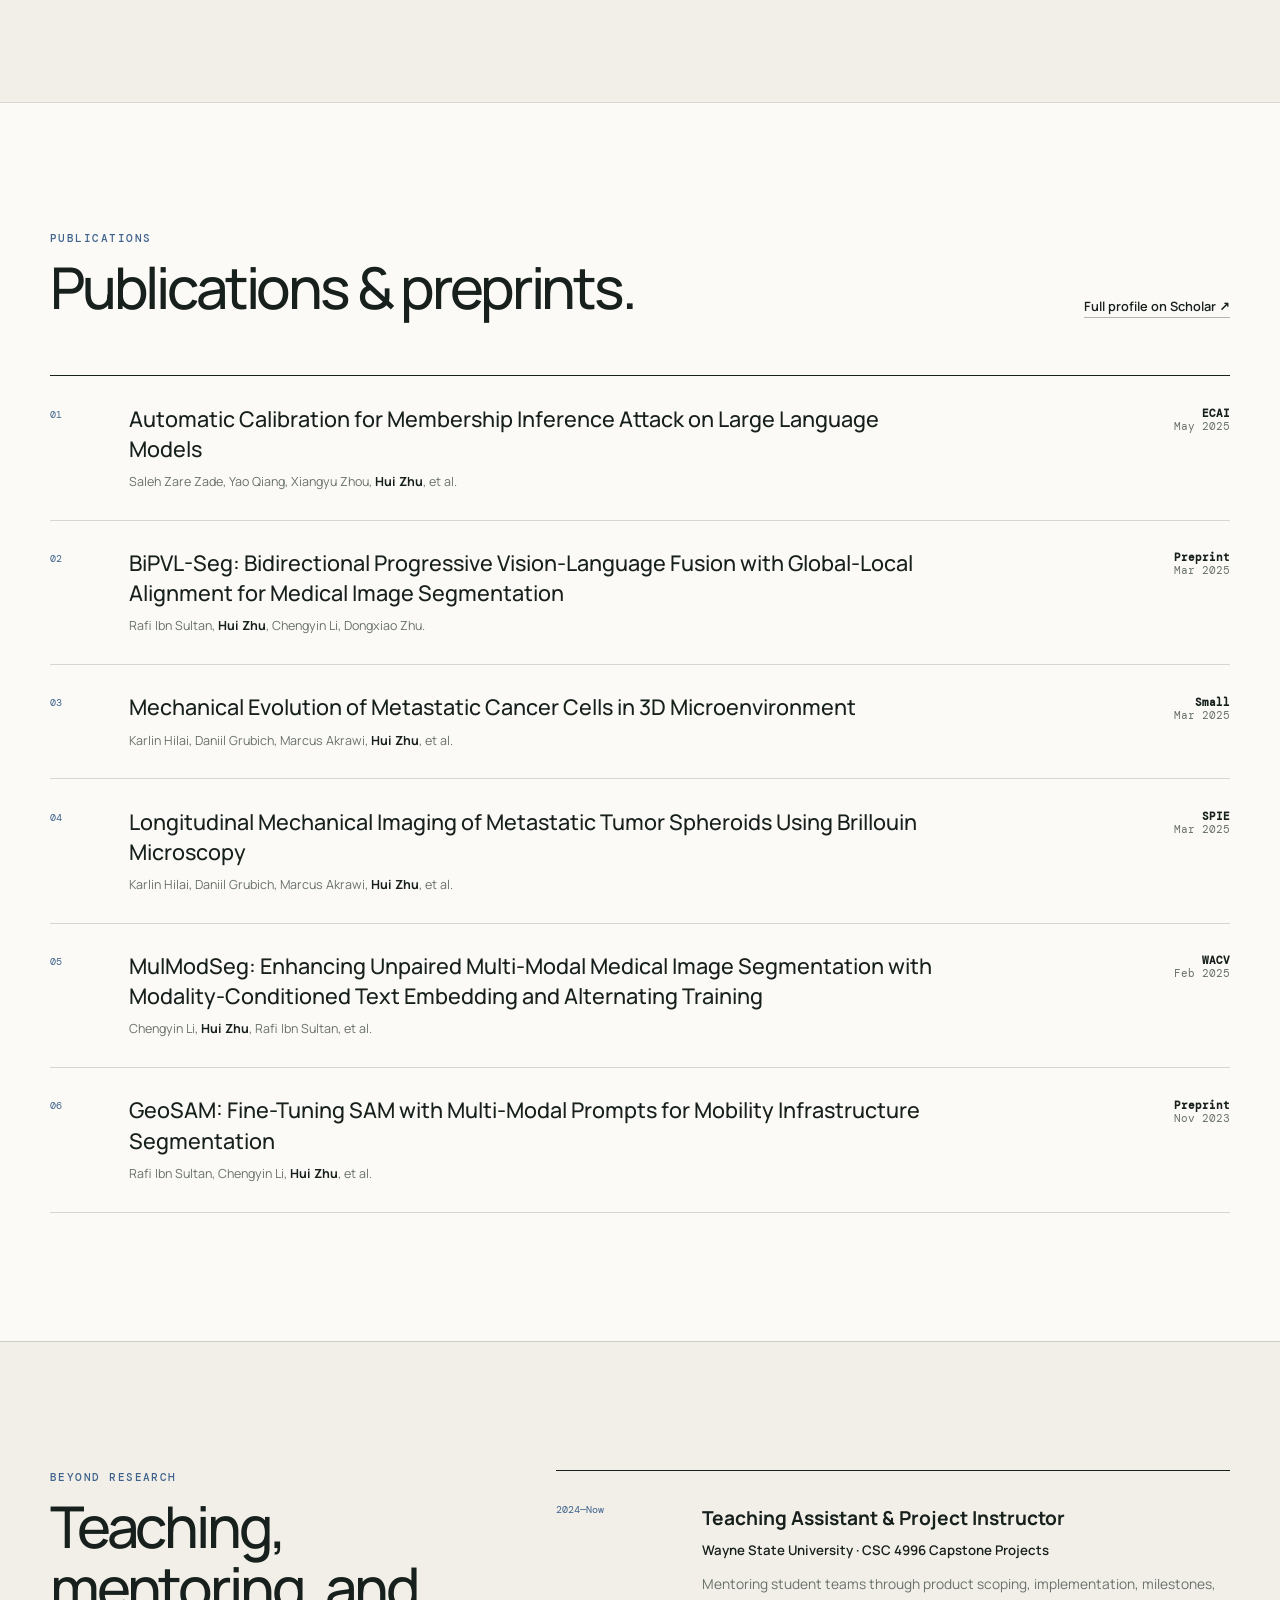
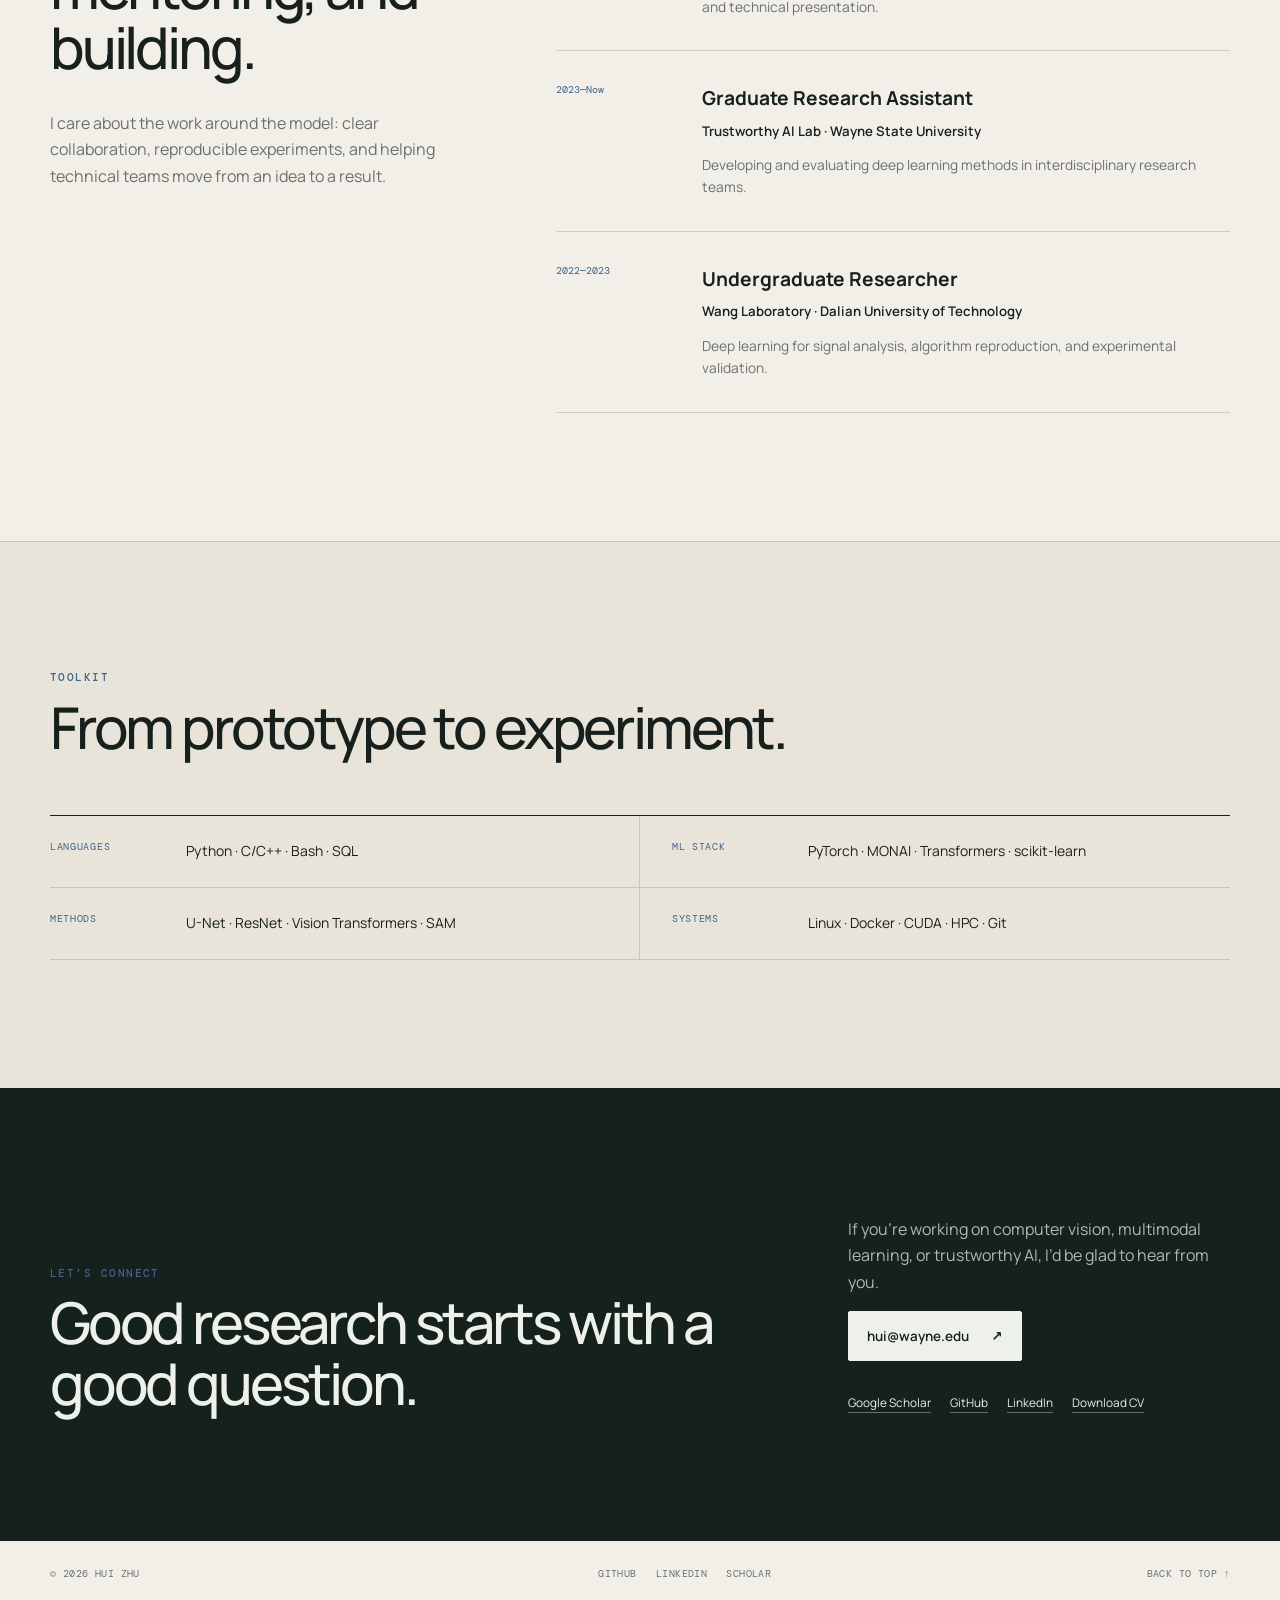
==== commit 08cd98d2: "second update" ====
--- a/index.html
+++ b/index.html
@@ -69,7 +69,7 @@
           <figure class="visual-card portrait-card">
             <div class="visual-topline"><span>Hui Zhu · Researcher</span><span>Detroit, MI</span></div>
             <div class="portrait-frame">
-              <img src="assets/hui-zhu-portrait.png" width="326" height="467" alt="Portrait of Hui Zhu">
+              <img src="assets/hui-zhu-portrait.png" width="1086" height="1448" alt="Hui Zhu kayaking outdoors">
               <span class="portrait-code" aria-hidden="true">HZ / 01</span>
             </div>
             <div class="visual-caption">
@@ -180,7 +180,7 @@
         <div class="section-heading reveal">
           <div>
             <p class="section-kicker">Publications</p>
-            <h2>Selected writing.</h2>
+            <h2>Publications &amp; preprints.</h2>
           </div>
           <a class="text-link" href="https://scholar.google.com/citations?user=EmQdPZEAAAAJ&amp;hl=en">Full profile on Scholar ↗</a>
         </div>
@@ -188,43 +188,51 @@
         <ol class="publication-list">
           <li class="publication reveal">
             <span class="pub-number">01</span>
+            <div class="pub-main">
+              <h3><a href="https://arxiv.org/abs/2505.03392">Automatic Calibration for Membership Inference Attack on Large Language Models</a></h3>
+              <p>Saleh Zare Zade, Yao Qiang, Xiangyu Zhou, <strong>Hui Zhu</strong>, et al.</p>
+            </div>
+            <div class="pub-meta"><strong>ECAI</strong><span>May 2025</span></div>
+          </li>
+          <li class="publication reveal">
+            <span class="pub-number">02</span>
+            <div class="pub-main">
+              <h3><a href="https://arxiv.org/abs/2503.23534">BiPVL-Seg: Bidirectional Progressive Vision-Language Fusion with Global-Local Alignment for Medical Image Segmentation</a></h3>
+              <p>Rafi Ibn Sultan, <strong>Hui Zhu</strong>, Chengyin Li, Dongxiao Zhu.</p>
+            </div>
+            <div class="pub-meta"><strong>Preprint</strong><span>Mar 2025</span></div>
+          </li>
+          <li class="publication reveal">
+            <span class="pub-number">03</span>
+            <div class="pub-main">
+              <h3><a href="https://doi.org/10.1002/smll.202403242">Mechanical Evolution of Metastatic Cancer Cells in 3D Microenvironment</a></h3>
+              <p>Karlin Hilai, Daniil Grubich, Marcus Akrawi, <strong>Hui Zhu</strong>, et al.</p>
+            </div>
+            <div class="pub-meta"><strong>Small</strong><span>Mar 2025</span></div>
+          </li>
+          <li class="publication reveal">
+            <span class="pub-number">04</span>
+            <div class="pub-main">
+              <h3><a href="https://doi.org/10.1117/12.3043385">Longitudinal Mechanical Imaging of Metastatic Tumor Spheroids Using Brillouin Microscopy</a></h3>
+              <p>Karlin Hilai, Daniil Grubich, Marcus Akrawi, <strong>Hui Zhu</strong>, et al.</p>
+            </div>
+            <div class="pub-meta"><strong>SPIE</strong><span>Mar 2025</span></div>
+          </li>
+          <li class="publication reveal">
+            <span class="pub-number">05</span>
             <div class="pub-main">
               <h3><a href="https://openaccess.thecvf.com/content/WACV2025/html/Li_MulModSeg_Enhancing_Unpaired_Multi-Modal_Medical_Image_Segmentation_with_Modality-Conditioned_Text_WACV_2025_paper.html">MulModSeg: Enhancing Unpaired Multi-Modal Medical Image Segmentation with Modality-Conditioned Text Embedding and Alternating Training</a></h3>
               <p>Chengyin Li, <strong>Hui Zhu</strong>, Rafi Ibn Sultan, et al.</p>
             </div>
-            <div class="pub-meta"><strong>WACV</strong><span>2025</span></div>
-          </li>
-          <li class="publication reveal">
-            <span class="pub-number">02</span>
-            <div class="pub-main">
-              <h3><a href="https://doi.org/10.1002/smll.202403242">Mechanical Evolution of Metastatic Cancer Cells in 3D Microenvironment</a></h3>
-              <p>Karlin Hilai, Daniil Grubich, Marcus Akrawi, <strong>Hui Zhu</strong>, et al.</p>
-            </div>
-            <div class="pub-meta"><strong>Small</strong><span>2025</span></div>
-          </li>
-          <li class="publication reveal">
-            <span class="pub-number">03</span>
-            <div class="pub-main">
-              <h3><a href="https://doi.org/10.1117/12.3043385">Longitudinal Mechanical Imaging of Metastatic Tumor Spheroids Using Brillouin Microscopy</a></h3>
-              <p>Karlin Hilai, Daniil Grubich, Marcus Akrawi, <strong>Hui Zhu</strong>, et al.</p>
-            </div>
-            <div class="pub-meta"><strong>SPIE</strong><span>2025</span></div>
-          </li>
-          <li class="publication reveal">
-            <span class="pub-number">04</span>
+            <div class="pub-meta"><strong>WACV</strong><span>Feb 2025</span></div>
+          </li>
+          <li class="publication reveal">
+            <span class="pub-number">06</span>
             <div class="pub-main">
               <h3><a href="https://arxiv.org/abs/2311.11319">GeoSAM: Fine-Tuning SAM with Multi-Modal Prompts for Mobility Infrastructure Segmentation</a></h3>
               <p>Rafi Ibn Sultan, Chengyin Li, <strong>Hui Zhu</strong>, et al.</p>
             </div>
-            <div class="pub-meta"><strong>Preprint</strong><span>2023</span></div>
-          </li>
-          <li class="publication reveal">
-            <span class="pub-number">05</span>
-            <div class="pub-main">
-              <h3><a href="https://arxiv.org/abs/2505.03392">Automatic Calibration for Membership Inference Attack on Large Language Models</a></h3>
-              <p>Saleh Zare Zade, Yao Qiang, Xiangyu Zhou, <strong>Hui Zhu</strong>, et al.</p>
-            </div>
-            <div class="pub-meta"><strong>ECAI</strong><span>2025</span></div>
+            <div class="pub-meta"><strong>Preprint</strong><span>Nov 2023</span></div>
           </li>
         </ol>
       </div>
--- a/styles.css
+++ b/styles.css
@@ -8,8 +8,8 @@
   --muted: #69716c;
   --line: rgba(23, 32, 28, .16);
   --line-strong: rgba(23, 32, 28, .32);
-  --accent: #ee6247;
-  --accent-bright: #ff795b;
+  --accent: #3f638c;
+  --accent-bright: #7297c1;
   --moss: #2d493d;
   --dark: #15211c;
   --display: "Manrope", system-ui, sans-serif;
@@ -139,9 +139,9 @@
 .eyebrow span { width: 32px; height: 1px; background: var(--accent); }
 h1, h2, h3, p { margin-top: 0; }
 h1 {
-  max-width: 780px;
+  max-width: 720px;
   margin-bottom: 1.8rem;
-  font-size: clamp(3.3rem, 6vw, 6.5rem);
+  font-size: clamp(2.9rem, 4.8vw, 5rem);
   font-weight: 500;
   line-height: .98;
   letter-spacing: -.07em;
@@ -420,7 +420,7 @@
   .wordmark > span:last-child { display: none; }
   .nav-cv { display: none; }
   .hero { padding: 110px 0 70px; }
-  h1 { font-size: clamp(3rem, 16vw, 4.7rem); }
+  h1 { font-size: clamp(2.75rem, 12vw, 3.55rem); }
   .hero-meta { align-items: flex-start; flex-direction: column; gap: .4rem; }
   .meta-rule { display: none; }
   .floating-note { display: none; }
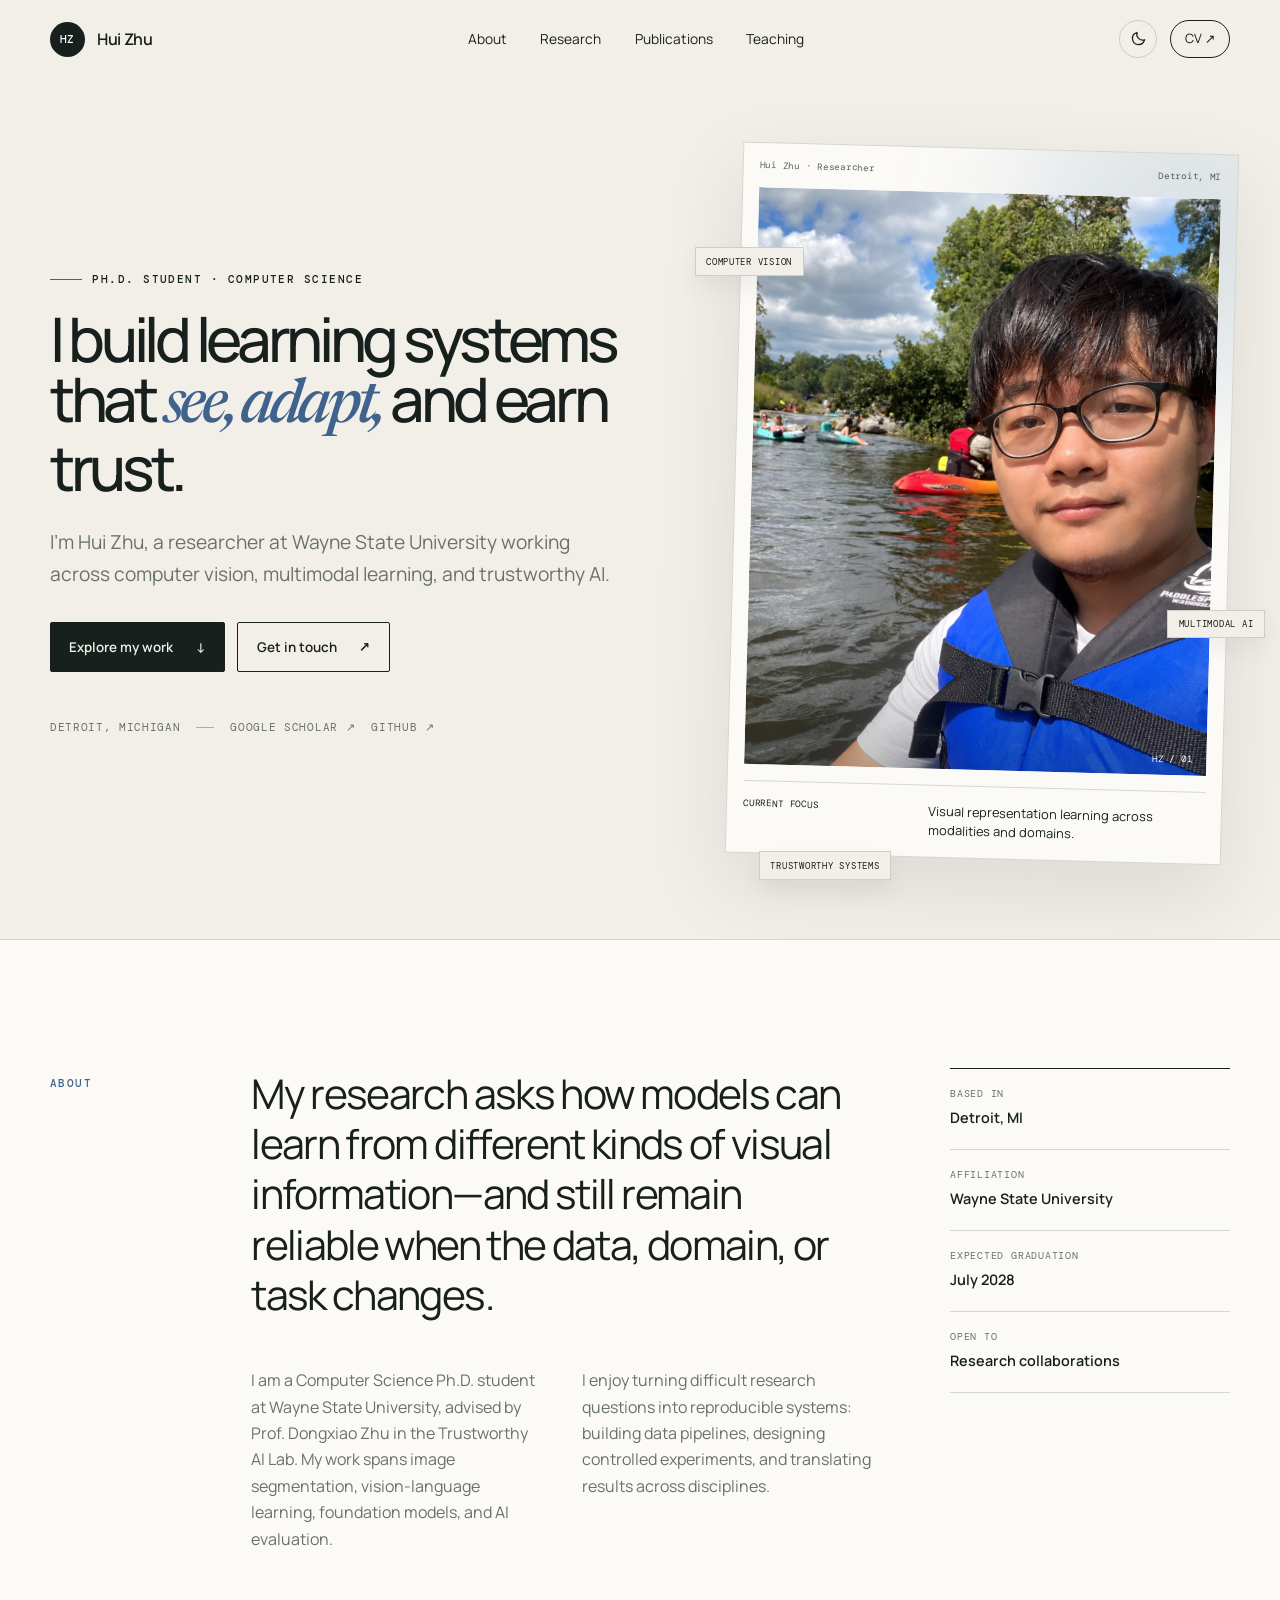
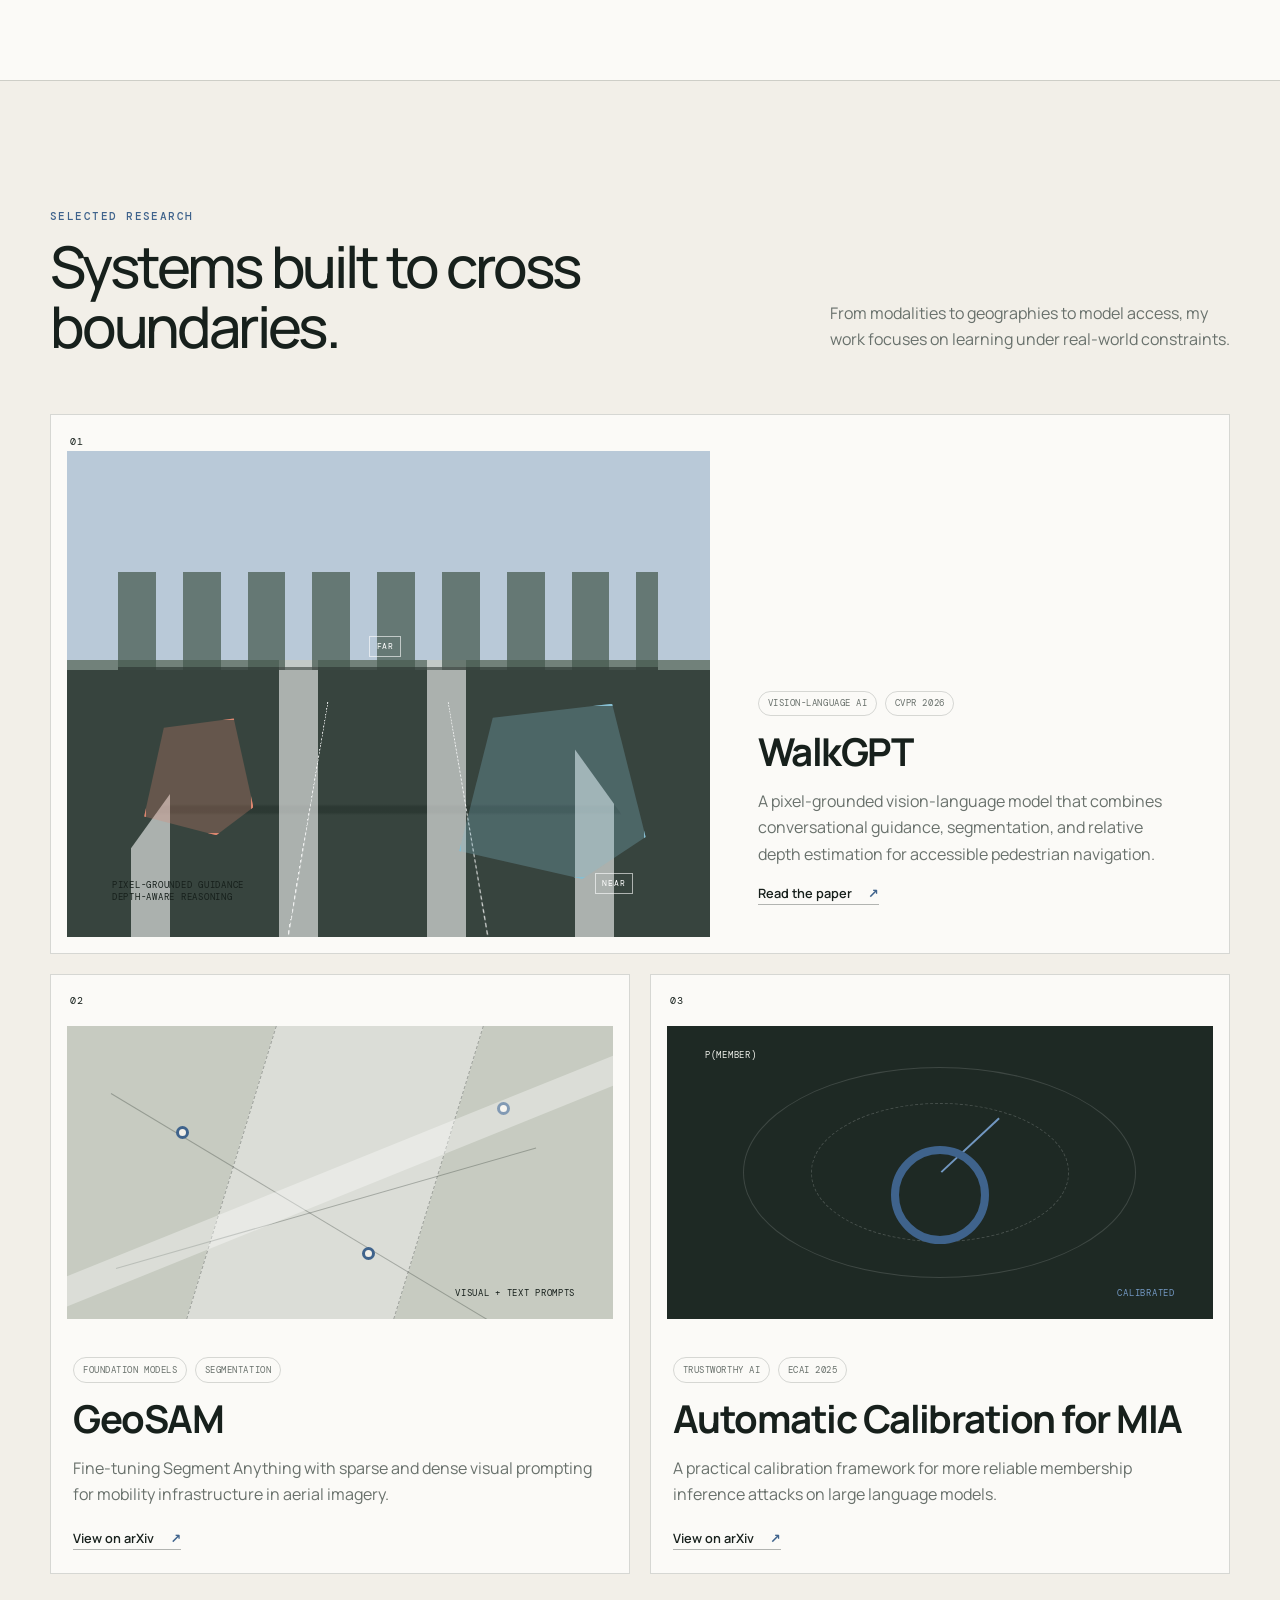
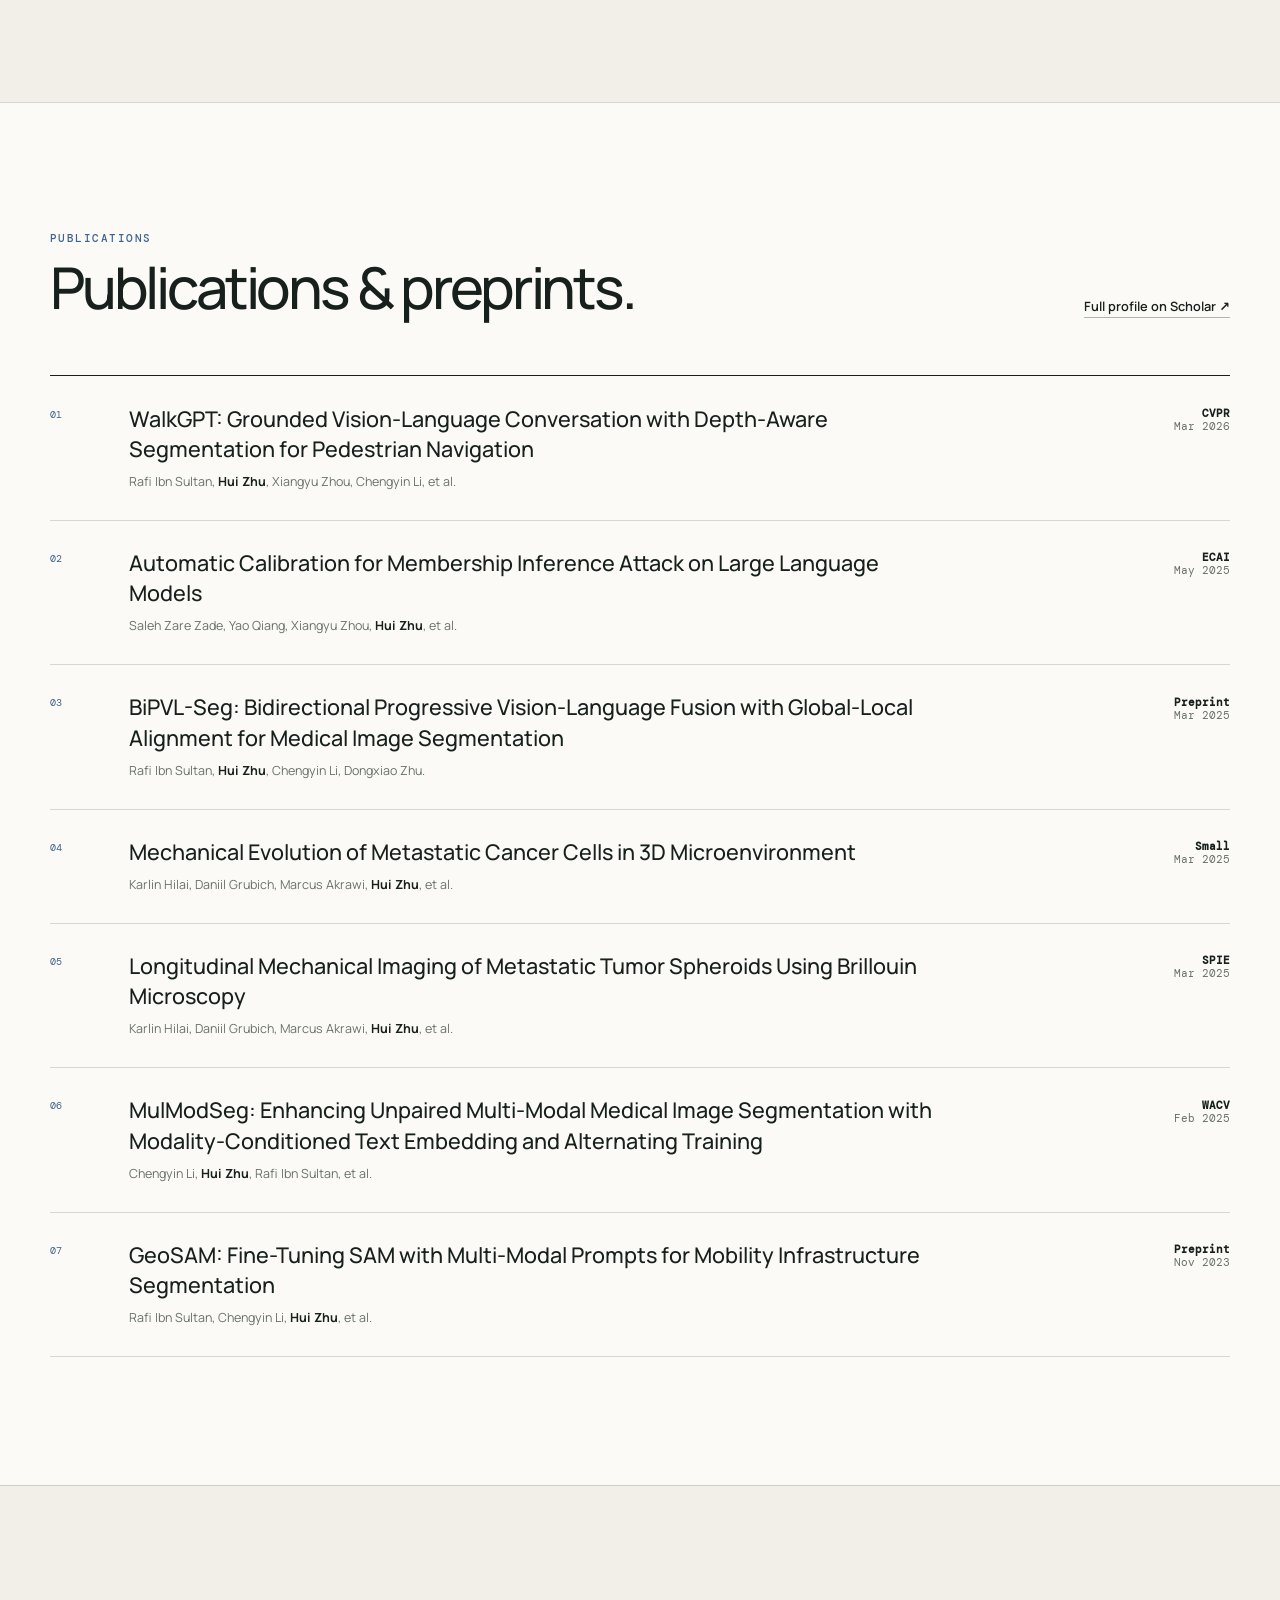
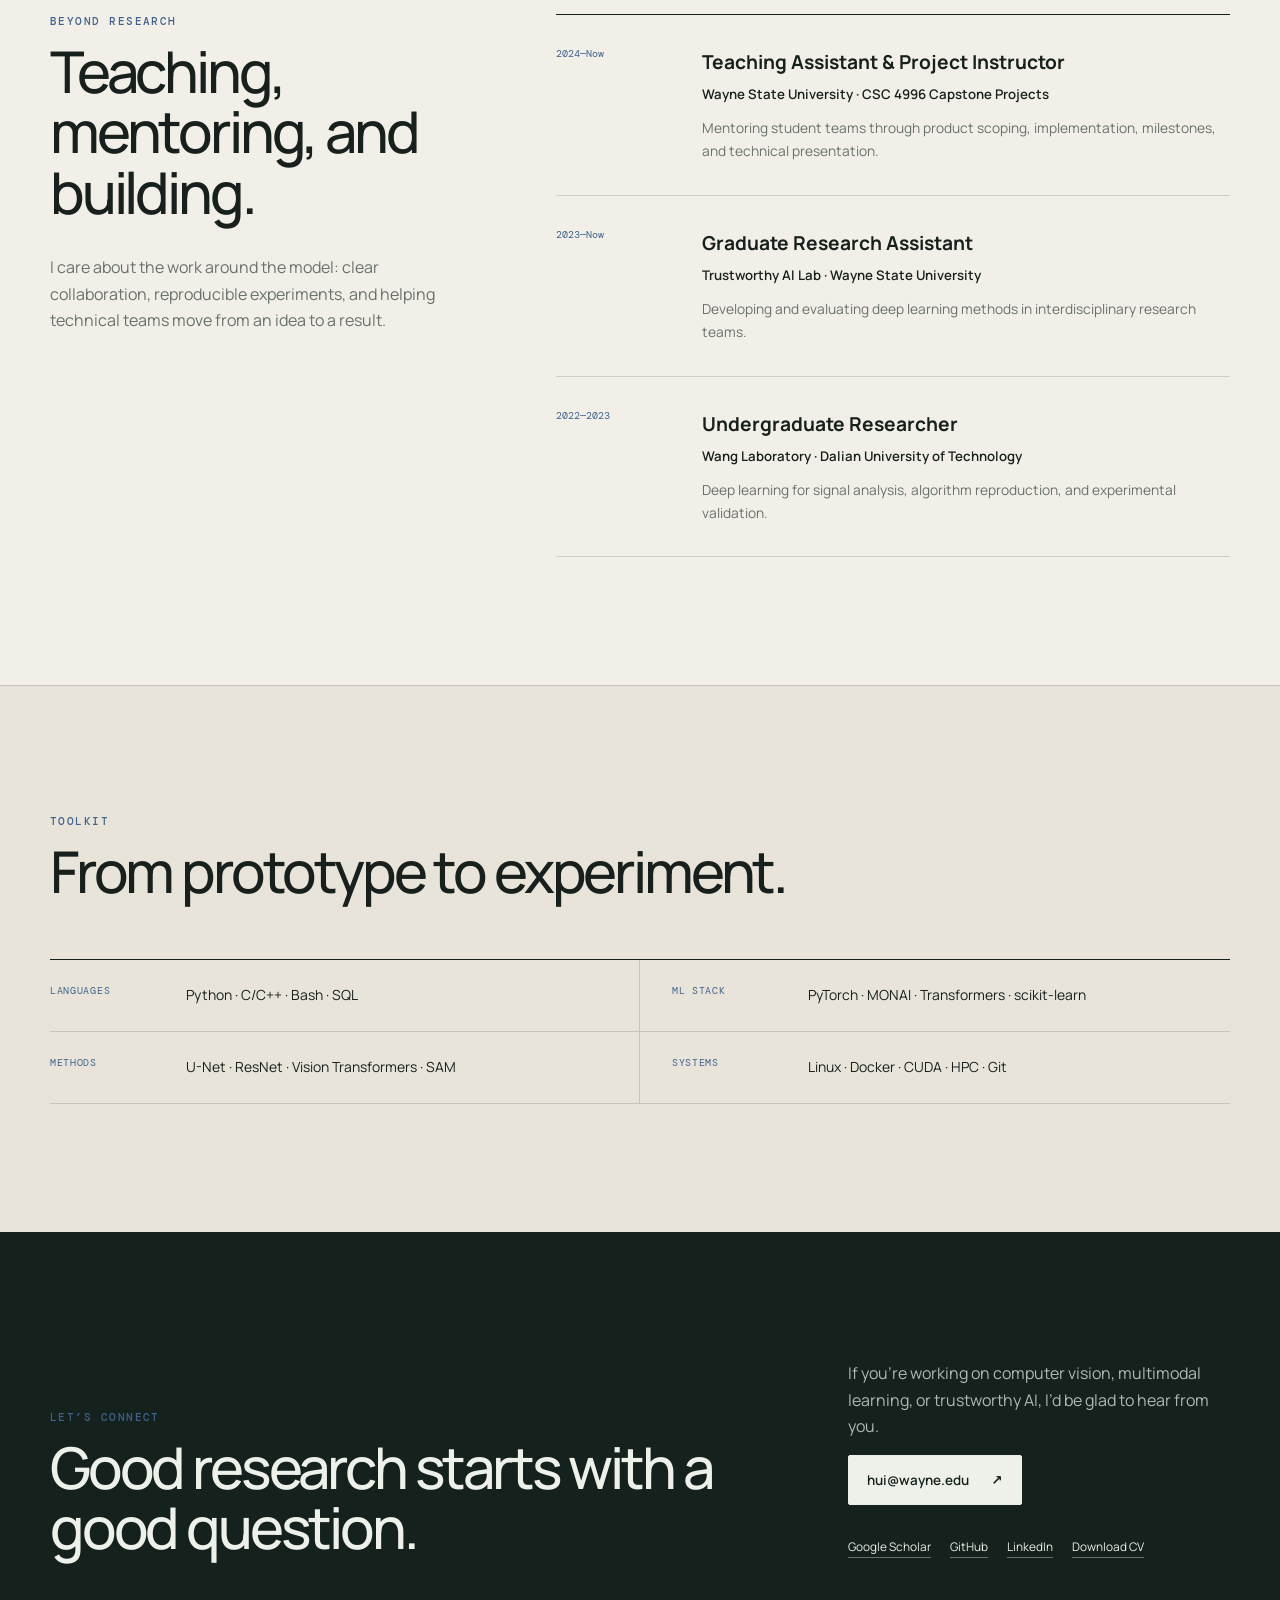
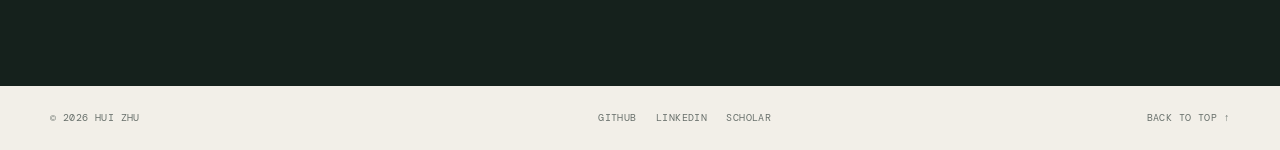
==== commit 70f82017: "paper update" ====
--- a/index.html
+++ b/index.html
@@ -128,16 +128,20 @@
         <div class="research-grid">
           <article class="project-card project-card-featured reveal">
             <div class="project-index">01</div>
-            <div class="project-art art-multimodal" aria-hidden="true">
-              <div class="scan scan-one"></div><div class="scan scan-two"></div>
-              <div class="bridge"><span></span><span></span><span></span></div>
-              <div class="art-label">UNPAIRED INPUTS<br>SHARED MODEL</div>
+            <div class="project-art art-walk" aria-hidden="true">
+              <div class="walk-horizon"></div>
+              <div class="walk-path"></div>
+              <div class="walk-mask mask-safe"></div>
+              <div class="walk-mask mask-risk"></div>
+              <div class="depth-marker depth-near">NEAR</div>
+              <div class="depth-marker depth-far">FAR</div>
+              <div class="art-label">PIXEL-GROUNDED GUIDANCE<br>DEPTH-AWARE REASONING</div>
             </div>
             <div class="project-copy">
-              <div class="tag-row"><span>Computer vision</span><span>WACV 2025</span></div>
-              <h3>MulModSeg</h3>
-              <p>A modality-aware training strategy that learns from unpaired CT and MR inputs without changing the underlying segmentation architecture or adding inference cost.</p>
-              <a class="arrow-link" href="https://openaccess.thecvf.com/content/WACV2025/html/Li_MulModSeg_Enhancing_Unpaired_Multi-Modal_Medical_Image_Segmentation_with_Modality-Conditioned_Text_WACV_2025_paper.html">Read the paper <span>↗</span></a>
+              <div class="tag-row"><span>Vision-language AI</span><span>CVPR 2026</span></div>
+              <h3>WalkGPT</h3>
+              <p>A pixel-grounded vision-language model that combines conversational guidance, segmentation, and relative depth estimation for accessible pedestrian navigation.</p>
+              <a class="arrow-link" href="https://arxiv.org/abs/2603.10703">Read the paper <span>↗</span></a>
             </div>
           </article>
 
@@ -189,13 +193,21 @@
           <li class="publication reveal">
             <span class="pub-number">01</span>
             <div class="pub-main">
+              <h3><a href="https://arxiv.org/abs/2603.10703">WalkGPT: Grounded Vision-Language Conversation with Depth-Aware Segmentation for Pedestrian Navigation</a></h3>
+              <p>Rafi Ibn Sultan, <strong>Hui Zhu</strong>, Xiangyu Zhou, Chengyin Li, et al.</p>
+            </div>
+            <div class="pub-meta"><strong>CVPR</strong><span>Mar 2026</span></div>
+          </li>
+          <li class="publication reveal">
+            <span class="pub-number">02</span>
+            <div class="pub-main">
               <h3><a href="https://arxiv.org/abs/2505.03392">Automatic Calibration for Membership Inference Attack on Large Language Models</a></h3>
               <p>Saleh Zare Zade, Yao Qiang, Xiangyu Zhou, <strong>Hui Zhu</strong>, et al.</p>
             </div>
             <div class="pub-meta"><strong>ECAI</strong><span>May 2025</span></div>
           </li>
           <li class="publication reveal">
-            <span class="pub-number">02</span>
+            <span class="pub-number">03</span>
             <div class="pub-main">
               <h3><a href="https://arxiv.org/abs/2503.23534">BiPVL-Seg: Bidirectional Progressive Vision-Language Fusion with Global-Local Alignment for Medical Image Segmentation</a></h3>
               <p>Rafi Ibn Sultan, <strong>Hui Zhu</strong>, Chengyin Li, Dongxiao Zhu.</p>
@@ -203,7 +215,7 @@
             <div class="pub-meta"><strong>Preprint</strong><span>Mar 2025</span></div>
           </li>
           <li class="publication reveal">
-            <span class="pub-number">03</span>
+            <span class="pub-number">04</span>
             <div class="pub-main">
               <h3><a href="https://doi.org/10.1002/smll.202403242">Mechanical Evolution of Metastatic Cancer Cells in 3D Microenvironment</a></h3>
               <p>Karlin Hilai, Daniil Grubich, Marcus Akrawi, <strong>Hui Zhu</strong>, et al.</p>
@@ -211,7 +223,7 @@
             <div class="pub-meta"><strong>Small</strong><span>Mar 2025</span></div>
           </li>
           <li class="publication reveal">
-            <span class="pub-number">04</span>
+            <span class="pub-number">05</span>
             <div class="pub-main">
               <h3><a href="https://doi.org/10.1117/12.3043385">Longitudinal Mechanical Imaging of Metastatic Tumor Spheroids Using Brillouin Microscopy</a></h3>
               <p>Karlin Hilai, Daniil Grubich, Marcus Akrawi, <strong>Hui Zhu</strong>, et al.</p>
@@ -219,7 +231,7 @@
             <div class="pub-meta"><strong>SPIE</strong><span>Mar 2025</span></div>
           </li>
           <li class="publication reveal">
-            <span class="pub-number">05</span>
+            <span class="pub-number">06</span>
             <div class="pub-main">
               <h3><a href="https://openaccess.thecvf.com/content/WACV2025/html/Li_MulModSeg_Enhancing_Unpaired_Multi-Modal_Medical_Image_Segmentation_with_Modality-Conditioned_Text_WACV_2025_paper.html">MulModSeg: Enhancing Unpaired Multi-Modal Medical Image Segmentation with Modality-Conditioned Text Embedding and Alternating Training</a></h3>
               <p>Chengyin Li, <strong>Hui Zhu</strong>, Rafi Ibn Sultan, et al.</p>
@@ -227,7 +239,7 @@
             <div class="pub-meta"><strong>WACV</strong><span>Feb 2025</span></div>
           </li>
           <li class="publication reveal">
-            <span class="pub-number">06</span>
+            <span class="pub-number">07</span>
             <div class="pub-main">
               <h3><a href="https://arxiv.org/abs/2311.11319">GeoSAM: Fine-Tuning SAM with Multi-Modal Prompts for Mobility Infrastructure Segmentation</a></h3>
               <p>Rafi Ibn Sultan, Chengyin Li, <strong>Hui Zhu</strong>, et al.</p>
--- a/styles.css
+++ b/styles.css
@@ -293,6 +293,57 @@
 .arrow-link span { color: var(--accent); transition: transform .2s ease; }
 .arrow-link:hover span { transform: translate(3px, -3px); }
 .text-link:hover { color: var(--accent); }
+
+.art-walk {
+  background:
+    linear-gradient(180deg, #b9c9d8 0 43%, #71817a 43% 45%, #37443e 45% 100%);
+}
+.art-walk::before {
+  position: absolute;
+  inset: 43% 0 0;
+  background:
+    repeating-linear-gradient(90deg, transparent 0 10%, rgba(255,255,255,.58) 10% 16%, transparent 16% 23%),
+    linear-gradient(180deg, transparent 0 52%, rgba(21,33,28,.32) 53% 55%, transparent 56%);
+  clip-path: polygon(31% 0, 69% 0, 100% 100%, 0 100%);
+  content: "";
+}
+.walk-horizon {
+  position: absolute;
+  top: 25%;
+  left: 8%;
+  width: 84%;
+  height: 20%;
+  border-bottom: 3px solid rgba(22,32,28,.7);
+  background: repeating-linear-gradient(90deg, #46594f 0 7%, transparent 7% 12%);
+  opacity: .72;
+}
+.walk-path {
+  position: absolute;
+  left: 38%;
+  top: 43%;
+  width: 24%;
+  height: 57%;
+  border-inline: 1px dashed rgba(255,255,255,.8);
+  transform: perspective(240px) rotateX(28deg);
+}
+.walk-mask {
+  position: absolute;
+  border: 2px solid;
+  background: color-mix(in srgb, currentColor 28%, transparent);
+  clip-path: polygon(18% 8%, 82% 0, 100% 76%, 66% 100%, 0 84%);
+}
+.mask-safe { right: 10%; bottom: 12%; width: 29%; height: 36%; color: #86bed1; }
+.mask-risk { left: 12%; bottom: 21%; width: 17%; height: 24%; color: #dc866f; }
+.depth-marker {
+  position: absolute;
+  padding: .25rem .4rem;
+  color: #fff;
+  border: 1px solid rgba(255,255,255,.6);
+  font: .52rem var(--mono);
+  letter-spacing: .09em;
+}
+.depth-near { right: 12%; bottom: 9%; }
+.depth-far { left: 47%; top: 38%; }
 
 .scan { position: absolute; width: 37%; aspect-ratio: 1; border-radius: 50%; top: 22%; }
 .scan::before, .scan::after { position: absolute; border-radius: inherit; content: ""; }
